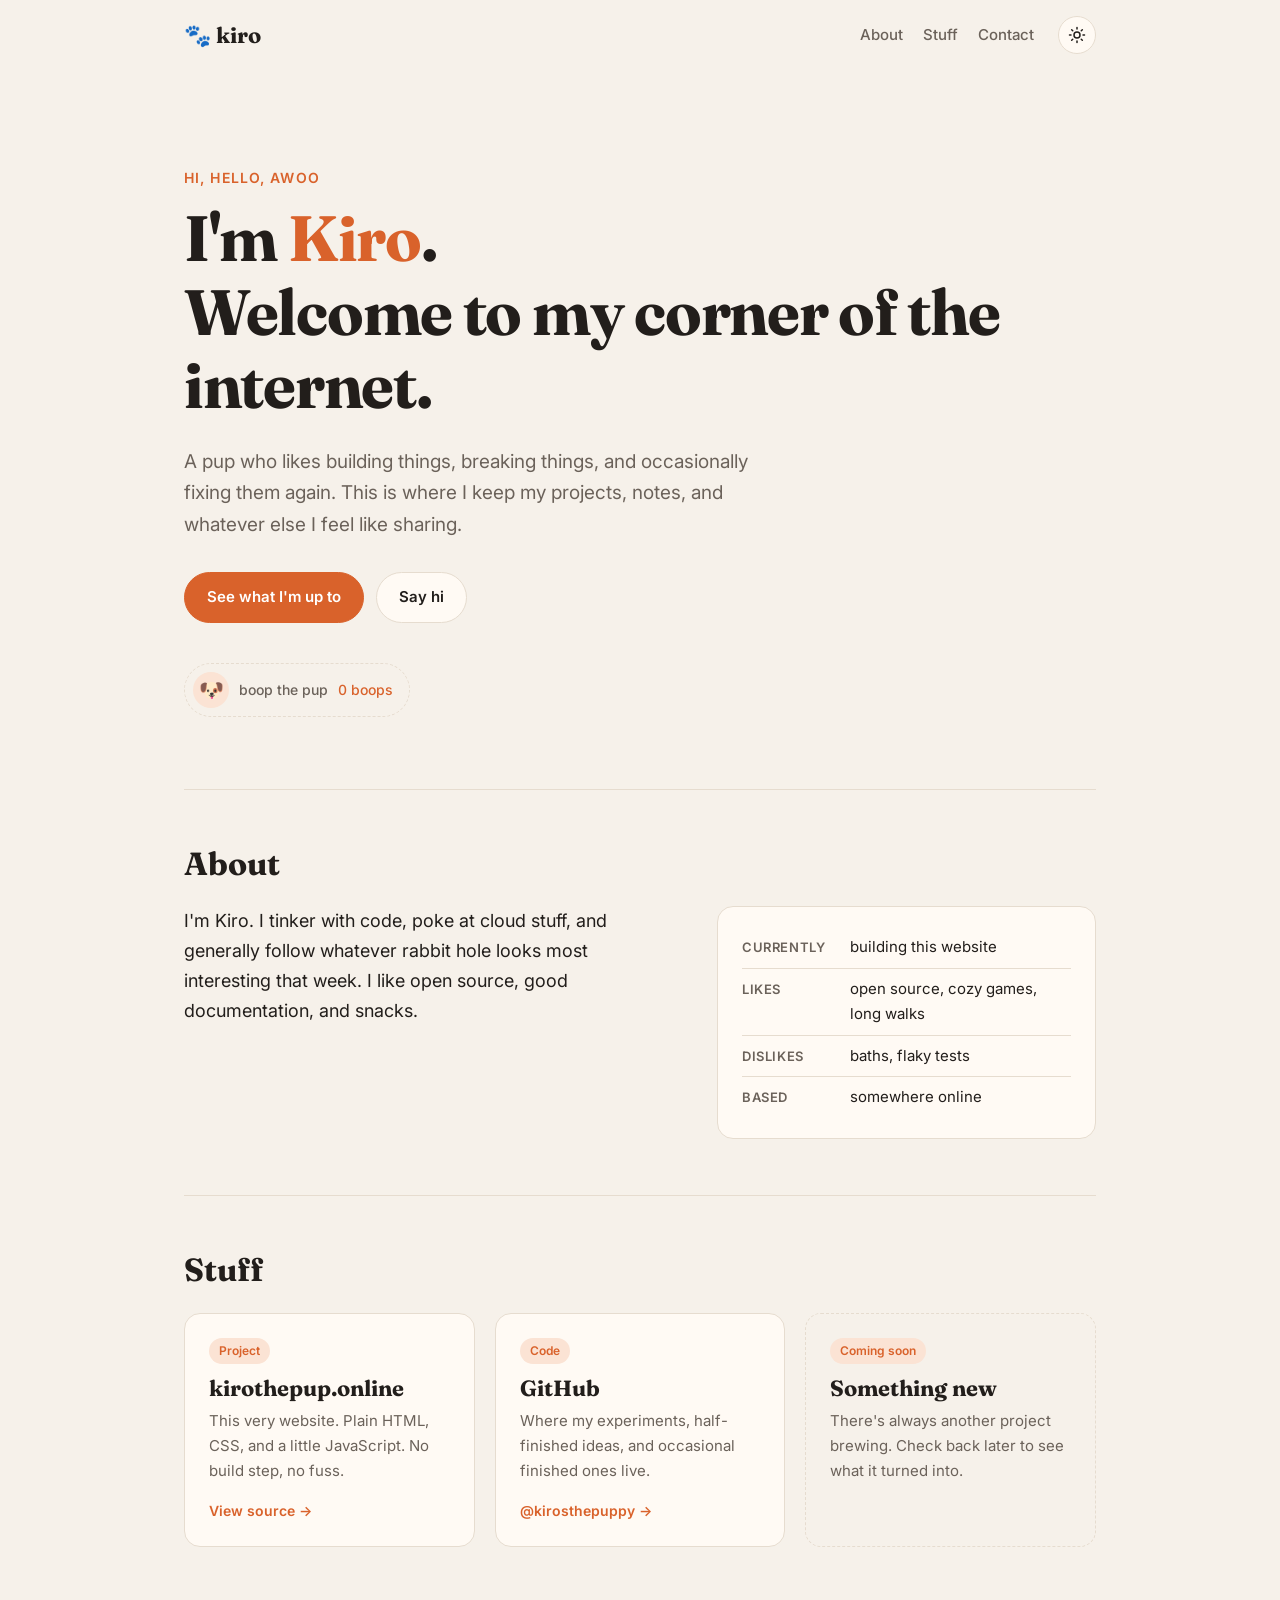
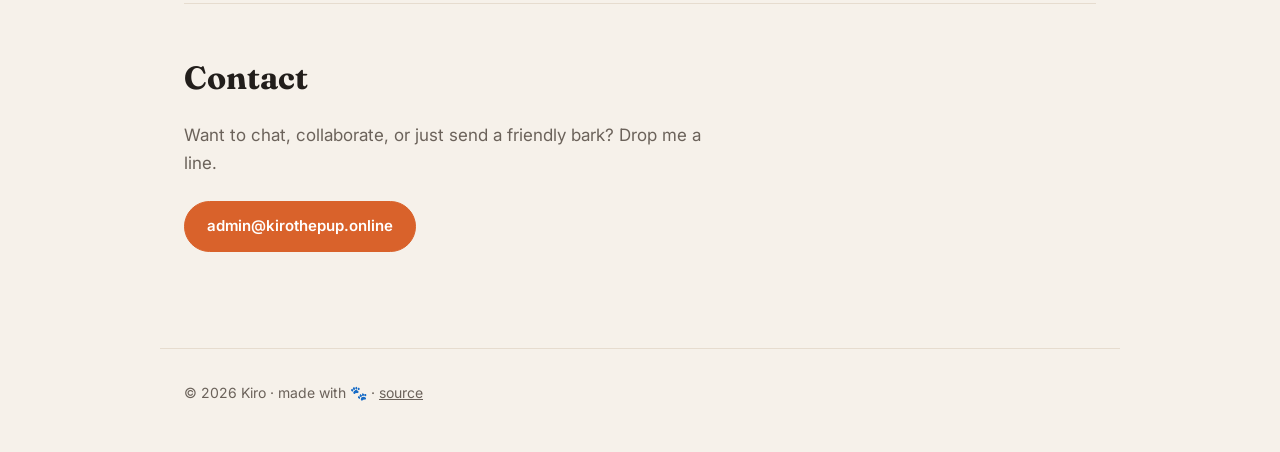
==== index.html @ e4c12e37 "Add personal website Static single-page site with about, projects, and contact sections, light/dark " ====
<!doctype html>
<html lang="en">
<head>
  <meta charset="utf-8">
  <meta name="viewport" content="width=device-width, initial-scale=1">
  <title>Kiro the Pup</title>
  <meta name="description" content="Kiro's little corner of the internet.">
  <meta name="theme-color" content="#f6f1ea" media="(prefers-color-scheme: light)">
  <meta name="theme-color" content="#16141a" media="(prefers-color-scheme: dark)">
  <link rel="icon" href="data:image/svg+xml,<svg xmlns='http://www.w3.org/2000/svg' viewBox='0 0 100 100'><text y='.9em' font-size='90'>🐾</text></svg>">
  <link rel="preconnect" href="https://fonts.googleapis.com">
  <link rel="preconnect" href="https://fonts.gstatic.com" crossorigin>
  <link href="https://fonts.googleapis.com/css2?family=Fraunces:opsz,wght@9..144,500;9..144,700&family=Inter:wght@400;500;600&display=swap" rel="stylesheet">
  <link rel="stylesheet" href="style.css">
  <script>
    try {
      var t = localStorage.getItem('theme');
      if (t) document.documentElement.dataset.theme = t;
    } catch (e) {}
  </script>
</head>
<body>
  <a class="skip" href="#main">Skip to content</a>

  <header class="nav">
    <a class="brand" href="#top" aria-label="Home">
      <span class="brand-paw" aria-hidden="true">🐾</span> kiro
    </a>
    <nav aria-label="Primary">
      <a href="#about">About</a>
      <a href="#stuff">Stuff</a>
      <a href="#contact">Contact</a>
    </nav>
    <button class="theme-toggle" type="button" aria-label="Toggle dark mode">
      <svg class="icon-sun" viewBox="0 0 24 24" aria-hidden="true"><circle cx="12" cy="12" r="4"/><path d="M12 2v2M12 20v2M4.9 4.9l1.4 1.4M17.7 17.7l1.4 1.4M2 12h2M20 12h2M4.9 19.1l1.4-1.4M17.7 6.3l1.4-1.4"/></svg>
      <svg class="icon-moon" viewBox="0 0 24 24" aria-hidden="true"><path d="M21 12.8A9 9 0 1 1 11.2 3a7 7 0 0 0 9.8 9.8z"/></svg>
    </button>
  </header>

  <main id="main">
    <section class="hero" id="top">
      <p class="eyebrow">hi, hello, awoo</p>
      <h1>I'm <span class="accent">Kiro</span>.<br>Welcome to my corner of the internet.</h1>
      <p class="lede">A pup who likes building things, breaking things, and occasionally fixing them again. This is where I keep my projects, notes, and whatever else I feel like sharing.</p>
      <div class="cta">
        <a class="btn btn-primary" href="#stuff">See what I'm up to</a>
        <a class="btn" href="#contact">Say hi</a>
      </div>
      <button class="boop" type="button" aria-live="polite">
        <span class="boop-nose" aria-hidden="true">🐶</span>
        <span class="boop-label">boop the pup</span>
        <span class="boop-count" data-count>0 boops</span>
      </button>
    </section>

    <section id="about" class="section">
      <h2>About</h2>
      <div class="about-grid">
        <p>I'm Kiro. I tinker with code, poke at cloud stuff, and generally follow whatever rabbit hole looks most interesting that week. I like open source, good documentation, and snacks.</p>
        <ul class="facts">
          <li><span>Currently</span> building this website</li>
          <li><span>Likes</span> open source, cozy games, long walks</li>
          <li><span>Dislikes</span> baths, flaky tests</li>
          <li><span>Based</span> somewhere online</li>
        </ul>
      </div>
    </section>

    <section id="stuff" class="section">
      <h2>Stuff</h2>
      <div class="cards">
        <a class="card" href="https://github.com/kirosthepuppy/.online">
          <span class="card-tag">Project</span>
          <h3>kirothepup.online</h3>
          <p>This very website. Plain HTML, CSS, and a little JavaScript. No build step, no fuss.</p>
          <span class="card-link">View source →</span>
        </a>
        <a class="card" href="https://github.com/kirosthepuppy">
          <span class="card-tag">Code</span>
          <h3>GitHub</h3>
          <p>Where my experiments, half-finished ideas, and occasional finished ones live.</p>
          <span class="card-link">@kirosthepuppy →</span>
        </a>
        <div class="card card-soon">
          <span class="card-tag">Coming soon</span>
          <h3>Something new</h3>
          <p>There's always another project brewing. Check back later to see what it turned into.</p>
        </div>
      </div>
    </section>

    <section id="contact" class="section contact">
      <h2>Contact</h2>
      <p>Want to chat, collaborate, or just send a friendly bark? Drop me a line.</p>
      <a class="btn btn-primary" href="mailto:admin@kirothepup.online">admin@kirothepup.online</a>
    </section>
  </main>

  <footer class="footer">
    <p>© <span data-year>2026</span> Kiro · made with 🐾 · <a href="https://github.com/kirosthepuppy/.online">source</a></p>
  </footer>

  <script src="script.js"></script>
</body>
</html>
---- style.css ----
:root {
  --bg: #f6f1ea;
  --surface: #fffaf4;
  --text: #221e1b;
  --muted: #6b625a;
  --border: #e6dccf;
  --accent: #d9622b;
  --accent-soft: #fbe3d4;
  --accent-text: #ffffff;
  --shadow: 0 1px 2px rgb(60 40 20 / 6%), 0 8px 24px rgb(60 40 20 / 6%);
  --radius: 16px;
  --max: 960px;
  --serif: "Fraunces", Georgia, serif;
  --sans: "Inter", system-ui, -apple-system, sans-serif;
  color-scheme: light;
}

@media (prefers-color-scheme: dark) {
  :root:not([data-theme="light"]) {
    --bg: #16141a;
    --surface: #1f1c24;
    --text: #efe9e2;
    --muted: #a59d95;
    --border: #2f2b35;
    --accent: #f08a4b;
    --accent-soft: #3a261b;
    --accent-text: #1a1210;
    --shadow: 0 1px 2px rgb(0 0 0 / 30%), 0 8px 24px rgb(0 0 0 / 25%);
    color-scheme: dark;
  }
}

:root[data-theme="dark"] {
  --bg: #16141a;
  --surface: #1f1c24;
  --text: #efe9e2;
  --muted: #a59d95;
  --border: #2f2b35;
  --accent: #f08a4b;
  --accent-soft: #3a261b;
  --accent-text: #1a1210;
  --shadow: 0 1px 2px rgb(0 0 0 / 30%), 0 8px 24px rgb(0 0 0 / 25%);
  color-scheme: dark;
}

* { box-sizing: border-box; }

html { scroll-behavior: smooth; scroll-padding-top: 80px; }

body {
  margin: 0;
  background: var(--bg);
  color: var(--text);
  font: 400 17px/1.65 var(--sans);
  -webkit-font-smoothing: antialiased;
}

a { color: inherit; }

.skip {
  position: absolute;
  left: -999px;
  top: 8px;
  padding: 8px 12px;
  background: var(--accent);
  color: var(--accent-text);
  border-radius: 8px;
  z-index: 10;
}
.skip:focus { left: 8px; }

:focus-visible { outline: 2px solid var(--accent); outline-offset: 3px; border-radius: 6px; }

/* Nav */
.nav {
  position: sticky;
  top: 0;
  z-index: 5;
  display: flex;
  align-items: center;
  gap: 24px;
  max-width: var(--max);
  margin: 0 auto;
  padding: 16px 24px;
  background: color-mix(in srgb, var(--bg) 85%, transparent);
  backdrop-filter: blur(10px);
}
.brand {
  font: 700 22px var(--serif);
  text-decoration: none;
  margin-right: auto;
}
.brand-paw { display: inline-block; transition: transform .3s; }
.brand:hover .brand-paw { transform: rotate(-20deg); }
.nav nav { display: flex; gap: 20px; }
.nav nav a {
  color: var(--muted);
  text-decoration: none;
  font-weight: 500;
  font-size: 15px;
}
.nav nav a:hover { color: var(--text); }

.theme-toggle {
  display: grid;
  place-items: center;
  width: 38px;
  height: 38px;
  border: 1px solid var(--border);
  border-radius: 50%;
  background: var(--surface);
  color: var(--text);
  cursor: pointer;
}
.theme-toggle svg {
  width: 18px;
  height: 18px;
  fill: none;
  stroke: currentColor;
  stroke-width: 2;
  stroke-linecap: round;
}
.icon-moon { display: none; }
:root[data-theme="dark"] .icon-sun { display: none; }
:root[data-theme="dark"] .icon-moon { display: block; }
@media (prefers-color-scheme: dark) {
  :root:not([data-theme="light"]) .icon-sun { display: none; }
  :root:not([data-theme="light"]) .icon-moon { display: block; }
}

/* Layout */
main { max-width: var(--max); margin: 0 auto; padding: 0 24px; }

.hero { padding: 96px 0 72px; }
.eyebrow {
  margin: 0 0 12px;
  color: var(--accent);
  font-weight: 600;
  font-size: 14px;
  letter-spacing: .08em;
  text-transform: uppercase;
}
h1, h2, h3 { font-family: var(--serif); font-weight: 700; line-height: 1.15; }
h1 {
  margin: 0;
  font-size: clamp(36px, 6vw, 64px);
  letter-spacing: -0.02em;
  text-wrap: balance;
}
.accent { color: var(--accent); }
.lede {
  max-width: 600px;
  margin: 24px 0 32px;
  color: var(--muted);
  font-size: 19px;
}

.cta { display: flex; flex-wrap: wrap; gap: 12px; }
.btn {
  display: inline-block;
  padding: 12px 22px;
  border: 1px solid var(--border);
  border-radius: 999px;
  background: var(--surface);
  font-weight: 600;
  font-size: 15px;
  text-decoration: none;
  transition: transform .15s, box-shadow .15s;
  overflow-wrap: anywhere;
}
.btn:hover { transform: translateY(-2px); box-shadow: var(--shadow); }
.btn-primary { background: var(--accent); border-color: var(--accent); color: var(--accent-text); }

.boop {
  display: inline-flex;
  align-items: center;
  gap: 10px;
  margin-top: 40px;
  padding: 8px 16px 8px 8px;
  border: 1px dashed var(--border);
  border-radius: 999px;
  background: transparent;
  color: var(--muted);
  font: 500 14px var(--sans);
  cursor: pointer;
}
.boop-nose {
  display: grid;
  place-items: center;
  width: 36px;
  height: 36px;
  border-radius: 50%;
  background: var(--accent-soft);
  font-size: 20px;
}
.boop.booped .boop-nose { animation: boop .35s ease; }
.boop-count { color: var(--accent); font-variant-numeric: tabular-nums; }
@keyframes boop {
  0% { transform: scale(1); }
  40% { transform: scale(.8) rotate(-8deg); }
  100% { transform: scale(1); }
}

.section { padding: 56px 0; border-top: 1px solid var(--border); }
h2 { margin: 0 0 24px; font-size: 32px; }

.about-grid {
  display: grid;
  grid-template-columns: 1.3fr 1fr;
  gap: 40px;
  align-items: start;
}
.about-grid > p { margin: 0; font-size: 18px; }
.facts {
  margin: 0;
  padding: 20px 24px;
  list-style: none;
  background: var(--surface);
  border: 1px solid var(--border);
  border-radius: var(--radius);
}
.facts li { display: grid; grid-template-columns: 96px 1fr; gap: 12px; align-items: baseline; padding: 8px 0; border-bottom: 1px solid var(--border); font-size: 15px; }
.facts li:last-child { border-bottom: 0; }
.facts span {
  color: var(--muted);
  font-size: 13px;
  font-weight: 600;
  text-transform: uppercase;
  letter-spacing: .05em;
}

.cards {
  display: grid;
  grid-template-columns: repeat(auto-fill, minmax(260px, 1fr));
  gap: 20px;
}
.card {
  display: flex;
  flex-direction: column;
  padding: 24px;
  background: var(--surface);
  border: 1px solid var(--border);
  border-radius: var(--radius);
  text-decoration: none;
  transition: transform .2s, box-shadow .2s, border-color .2s;
}
a.card:hover { transform: translateY(-4px); box-shadow: var(--shadow); border-color: var(--accent); }
.card h3 { margin: 12px 0 8px; font-size: 22px; }
.card p { margin: 0 0 16px; color: var(--muted); font-size: 15px; flex: 1; }
.card-tag {
  align-self: flex-start;
  padding: 3px 10px;
  border-radius: 999px;
  background: var(--accent-soft);
  color: var(--accent);
  font-size: 12px;
  font-weight: 600;
}
.card-link { color: var(--accent); font-weight: 600; font-size: 14px; }
.card-soon { border-style: dashed; background: transparent; }

.contact p { margin: 0 0 24px; color: var(--muted); max-width: 520px; }

.footer {
  max-width: var(--max);
  margin: 40px auto 0;
  padding: 32px 24px 48px;
  border-top: 1px solid var(--border);
  color: var(--muted);
  font-size: 14px;
}
.footer p { margin: 0; }

@media (max-width: 640px) {
  .nav { gap: 12px; padding: 12px 16px; }
  .nav nav { gap: 14px; }
  .nav nav a { font-size: 14px; }
  main { padding: 0 16px; }
  .hero { padding: 56px 0 48px; }
  .lede { font-size: 17px; }
  .about-grid { grid-template-columns: 1fr; gap: 24px; }
  .footer { padding: 24px 16px 40px; }
}

@media (max-width: 380px) {
  .nav nav { display: none; }
}

@media (prefers-reduced-motion: reduce) {
  html { scroll-behavior: auto; }
  *, *::before, *::after { animation: none !important; transition: none !important; }
}
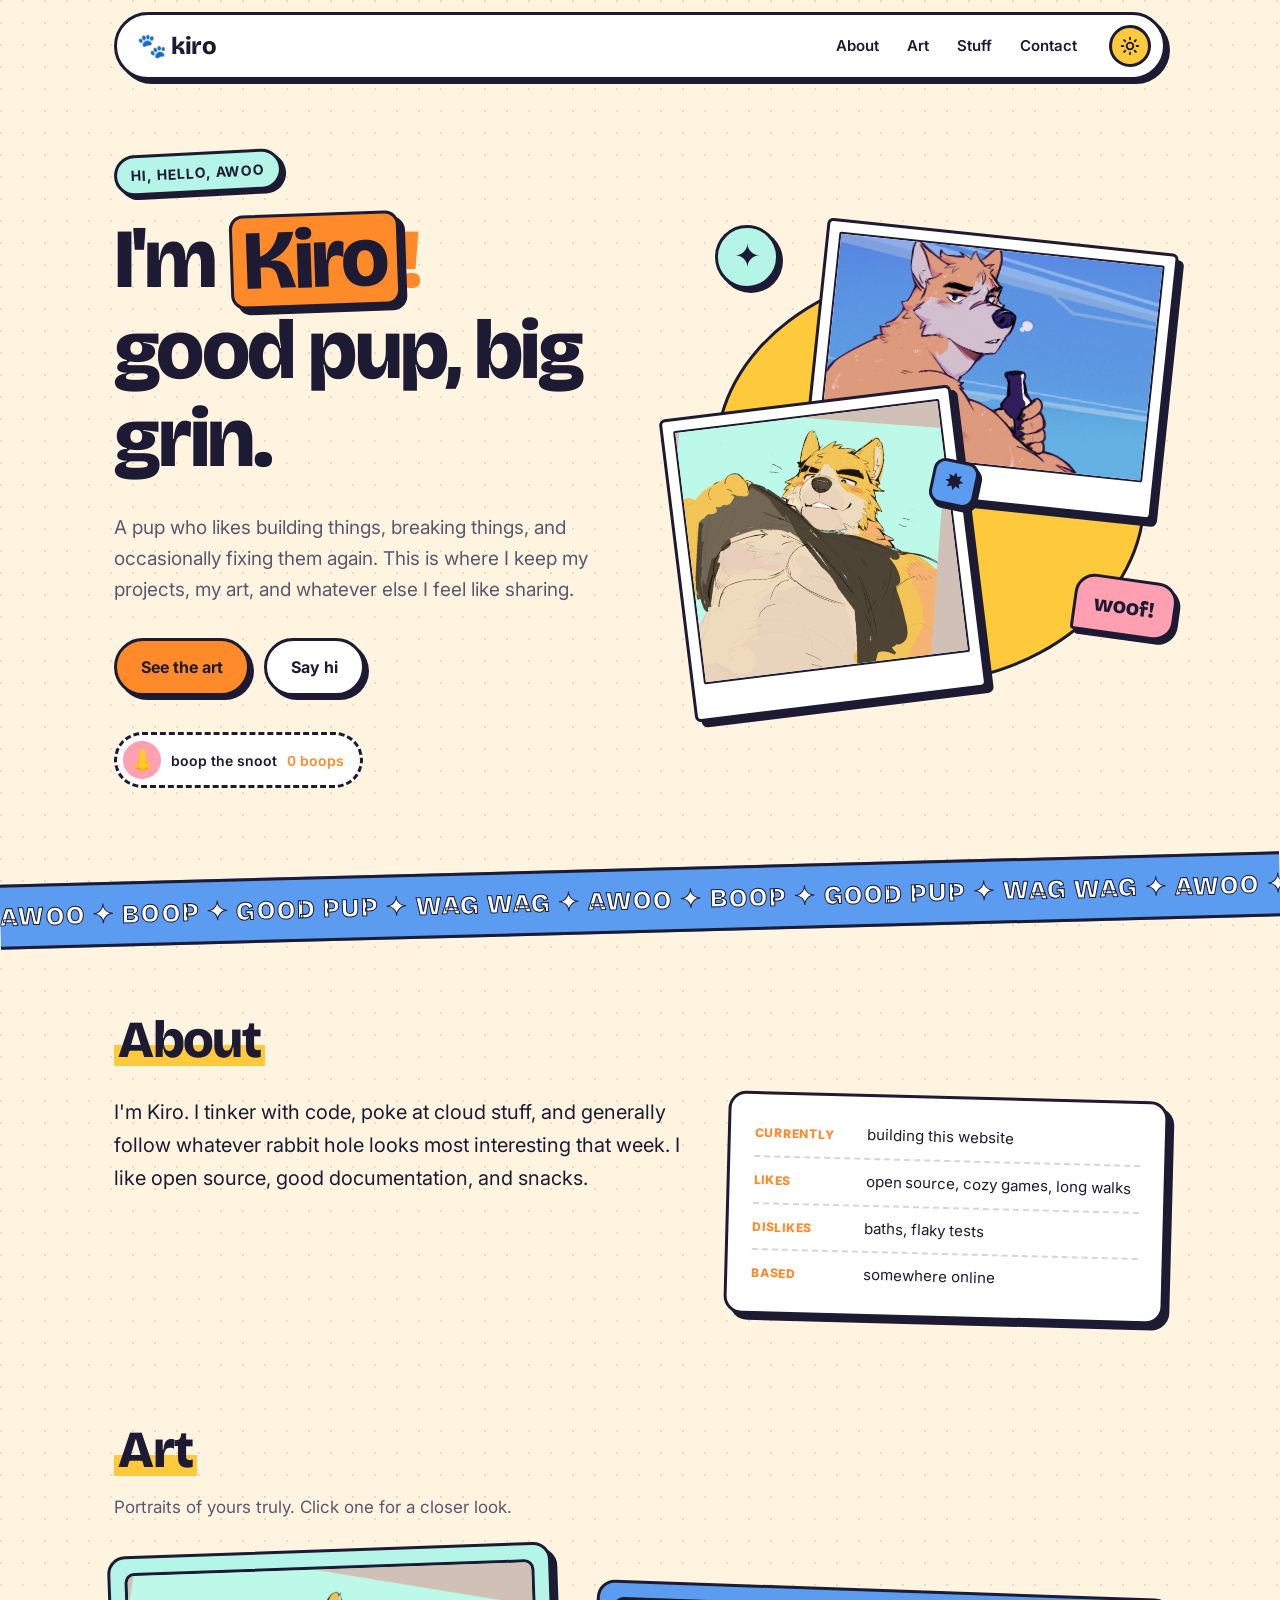
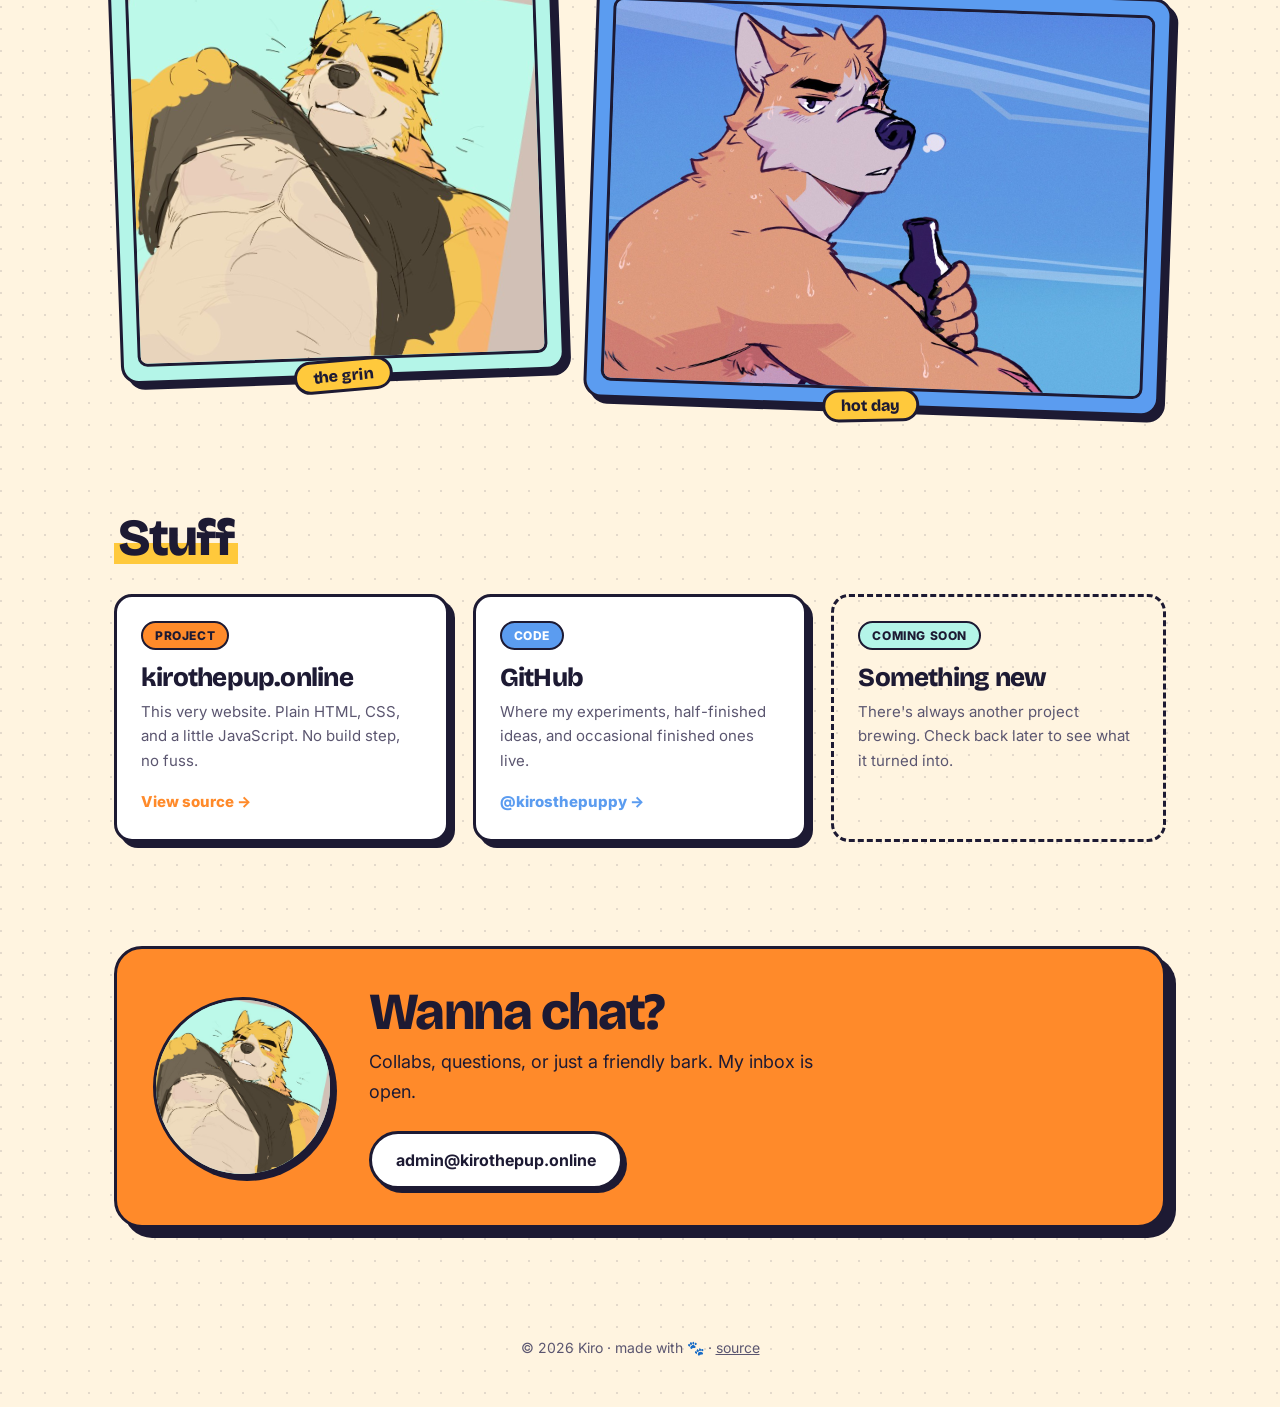
==== commit 21a1191a: "Add Kiro artwork and a bolder, poppier design Hero polaroid collage, art gallery with lightbox, scro" ====
--- a/index.html
+++ b/index.html
@@ -5,12 +5,15 @@
   <meta name="viewport" content="width=device-width, initial-scale=1">
   <title>Kiro the Pup</title>
   <meta name="description" content="Kiro's little corner of the internet.">
-  <meta name="theme-color" content="#f6f1ea" media="(prefers-color-scheme: light)">
-  <meta name="theme-color" content="#16141a" media="(prefers-color-scheme: dark)">
+  <meta property="og:title" content="Kiro the Pup">
+  <meta property="og:description" content="Kiro's little corner of the internet.">
+  <meta property="og:image" content="images/kiro-sky.jpg">
+  <meta name="theme-color" content="#fff4e0" media="(prefers-color-scheme: light)">
+  <meta name="theme-color" content="#15132a" media="(prefers-color-scheme: dark)">
   <link rel="icon" href="data:image/svg+xml,<svg xmlns='http://www.w3.org/2000/svg' viewBox='0 0 100 100'><text y='.9em' font-size='90'>🐾</text></svg>">
   <link rel="preconnect" href="https://fonts.googleapis.com">
   <link rel="preconnect" href="https://fonts.gstatic.com" crossorigin>
-  <link href="https://fonts.googleapis.com/css2?family=Fraunces:opsz,wght@9..144,500;9..144,700&family=Inter:wght@400;500;600&display=swap" rel="stylesheet">
+  <link href="https://fonts.googleapis.com/css2?family=Bricolage+Grotesque:opsz,wght@12..96,600;12..96,800&family=Inter:wght@400;500;600;700&display=swap" rel="stylesheet">
   <link rel="stylesheet" href="style.css">
   <script>
     try {
@@ -28,6 +31,7 @@
     </a>
     <nav aria-label="Primary">
       <a href="#about">About</a>
+      <a href="#art">Art</a>
       <a href="#stuff">Stuff</a>
       <a href="#contact">Contact</a>
     </nav>
@@ -39,22 +43,44 @@
 
   <main id="main">
     <section class="hero" id="top">
-      <p class="eyebrow">hi, hello, awoo</p>
-      <h1>I'm <span class="accent">Kiro</span>.<br>Welcome to my corner of the internet.</h1>
-      <p class="lede">A pup who likes building things, breaking things, and occasionally fixing them again. This is where I keep my projects, notes, and whatever else I feel like sharing.</p>
-      <div class="cta">
-        <a class="btn btn-primary" href="#stuff">See what I'm up to</a>
-        <a class="btn" href="#contact">Say hi</a>
+      <div class="hero-text">
+        <p class="eyebrow"><span>hi, hello, awoo</span></p>
+        <h1>I'm <span class="name">Kiro</span><span class="bang">!</span><br>good pup, big grin.</h1>
+        <p class="lede">A pup who likes building things, breaking things, and occasionally fixing them again. This is where I keep my projects, my art, and whatever else I feel like sharing.</p>
+        <div class="cta">
+          <a class="btn btn-primary" href="#art">See the art</a>
+          <a class="btn" href="#contact">Say hi</a>
+        </div>
+        <button class="boop" type="button" aria-live="polite">
+          <span class="boop-nose" aria-hidden="true">👃</span>
+          <span class="boop-label">boop the snoot</span>
+          <span class="boop-count" data-count>0 boops</span>
+        </button>
       </div>
-      <button class="boop" type="button" aria-live="polite">
-        <span class="boop-nose" aria-hidden="true">🐶</span>
-        <span class="boop-label">boop the pup</span>
-        <span class="boop-count" data-count>0 boops</span>
-      </button>
+
+      <div class="hero-art" aria-hidden="true">
+        <div class="blob"></div>
+        <figure class="polaroid polaroid-back">
+          <img src="images/kiro-sky.jpg" alt="" width="1447" height="1020">
+        </figure>
+        <figure class="polaroid polaroid-front">
+          <img src="images/kiro-grin.jpg" alt="" width="849" height="814">
+        </figure>
+        <span class="sticker sticker-star">✦</span>
+        <span class="sticker sticker-bubble">woof!</span>
+        <span class="sticker sticker-spark">✸</span>
+      </div>
     </section>
 
+    <div class="marquee" aria-hidden="true">
+      <div class="marquee-track">
+        <span>AWOO ✦ BOOP ✦ GOOD PUP ✦ WAG WAG ✦ AWOO ✦ BOOP ✦ GOOD PUP ✦ WAG WAG ✦&nbsp;</span>
+        <span>AWOO ✦ BOOP ✦ GOOD PUP ✦ WAG WAG ✦ AWOO ✦ BOOP ✦ GOOD PUP ✦ WAG WAG ✦&nbsp;</span>
+      </div>
+    </div>
+
     <section id="about" class="section">
-      <h2>About</h2>
+      <h2><span class="h-mark">About</span></h2>
       <div class="about-grid">
         <p>I'm Kiro. I tinker with code, poke at cloud stuff, and generally follow whatever rabbit hole looks most interesting that week. I like open source, good documentation, and snacks.</p>
         <ul class="facts">
@@ -66,22 +92,37 @@
       </div>
     </section>
 
+    <section id="art" class="section">
+      <h2><span class="h-mark">Art</span></h2>
+      <p class="section-sub">Portraits of yours truly. Click one for a closer look.</p>
+      <div class="gallery">
+        <button class="art-card art-mint" type="button" data-full="images/kiro-grin.jpg" data-alt="Illustration of Kiro, a golden dog with bushy eyebrows, grinning at the viewer while tugging up a black shirt.">
+          <img src="images/kiro-grin.jpg" alt="Illustration of Kiro, a golden dog with bushy eyebrows, grinning at the viewer while tugging up a black shirt." width="849" height="814" loading="lazy">
+          <span class="art-label">the grin</span>
+        </button>
+        <button class="art-card art-sky" type="button" data-full="images/kiro-sky.jpg" data-alt="Illustration of Kiro, sweaty in the sun, holding a dark bottle against a bright blue sky.">
+          <img src="images/kiro-sky.jpg" alt="Illustration of Kiro, sweaty in the sun, holding a dark bottle against a bright blue sky." width="1447" height="1020" loading="lazy">
+          <span class="art-label">hot day</span>
+        </button>
+      </div>
+    </section>
+
     <section id="stuff" class="section">
-      <h2>Stuff</h2>
+      <h2><span class="h-mark">Stuff</span></h2>
       <div class="cards">
-        <a class="card" href="https://github.com/kirosthepuppy/.online">
+        <a class="card c-orange" href="https://github.com/kirosthepuppy/.online">
           <span class="card-tag">Project</span>
           <h3>kirothepup.online</h3>
           <p>This very website. Plain HTML, CSS, and a little JavaScript. No build step, no fuss.</p>
           <span class="card-link">View source →</span>
         </a>
-        <a class="card" href="https://github.com/kirosthepuppy">
+        <a class="card c-sky" href="https://github.com/kirosthepuppy">
           <span class="card-tag">Code</span>
           <h3>GitHub</h3>
           <p>Where my experiments, half-finished ideas, and occasional finished ones live.</p>
           <span class="card-link">@kirosthepuppy →</span>
         </a>
-        <div class="card card-soon">
+        <div class="card c-mint card-soon">
           <span class="card-tag">Coming soon</span>
           <h3>Something new</h3>
           <p>There's always another project brewing. Check back later to see what it turned into.</p>
@@ -90,9 +131,14 @@
     </section>
 
     <section id="contact" class="section contact">
-      <h2>Contact</h2>
-      <p>Want to chat, collaborate, or just send a friendly bark? Drop me a line.</p>
-      <a class="btn btn-primary" href="mailto:admin@kirothepup.online">admin@kirothepup.online</a>
+      <div class="contact-box">
+        <img class="contact-peek" src="images/kiro-grin.jpg" alt="" width="849" height="814" loading="lazy">
+        <div>
+          <h2>Wanna chat?</h2>
+          <p>Collabs, questions, or just a friendly bark. My inbox is open.</p>
+          <a class="btn btn-primary" href="mailto:admin@kirothepup.online">admin@kirothepup.online</a>
+        </div>
+      </div>
     </section>
   </main>
 
@@ -100,6 +146,11 @@
     <p>© <span data-year>2026</span> Kiro · made with 🐾 · <a href="https://github.com/kirosthepuppy/.online">source</a></p>
   </footer>
 
+  <dialog class="lightbox" aria-label="Artwork">
+    <form method="dialog"><button class="lightbox-close" aria-label="Close">✕</button></form>
+    <img src="" alt="">
+  </dialog>
+
   <script src="script.js"></script>
 </body>
 </html>
--- a/style.css
+++ b/style.css
@@ -1,123 +1,136 @@
 :root {
-  --bg: #f6f1ea;
-  --surface: #fffaf4;
-  --text: #221e1b;
-  --muted: #6b625a;
-  --border: #e6dccf;
-  --accent: #d9622b;
-  --accent-soft: #fbe3d4;
-  --accent-text: #ffffff;
-  --shadow: 0 1px 2px rgb(60 40 20 / 6%), 0 8px 24px rgb(60 40 20 / 6%);
-  --radius: 16px;
-  --max: 960px;
-  --serif: "Fraunces", Georgia, serif;
+  --bg: #fff4e0;
+  --surface: #ffffff;
+  --text: #1d1a33;
+  --muted: #5b5670;
+  --ink: #1d1a33;
+  --orange: #ff8a2a;
+  --yellow: #ffc93c;
+  --mint: #b4f5e8;
+  --sky: #5b9cf0;
+  --pink: #ff9fb2;
+  --on-accent: #1d1a33;
+  --radius: 18px;
+  --line: 3px;
+  --pop: 6px 6px 0 var(--ink);
+  --pop-sm: 4px 4px 0 var(--ink);
+  --max: 1100px;
+  --display: "Bricolage Grotesque", system-ui, sans-serif;
   --sans: "Inter", system-ui, -apple-system, sans-serif;
   color-scheme: light;
 }
 
 @media (prefers-color-scheme: dark) {
   :root:not([data-theme="light"]) {
-    --bg: #16141a;
-    --surface: #1f1c24;
-    --text: #efe9e2;
-    --muted: #a59d95;
-    --border: #2f2b35;
-    --accent: #f08a4b;
-    --accent-soft: #3a261b;
-    --accent-text: #1a1210;
-    --shadow: 0 1px 2px rgb(0 0 0 / 30%), 0 8px 24px rgb(0 0 0 / 25%);
+    --bg: #15132a;
+    --surface: #221f3d;
+    --text: #fff4e0;
+    --muted: #b9b3d1;
+    --ink: #0a0916;
+    --mint: #6fd9c4;
+    --sky: #5b9cf0;
     color-scheme: dark;
   }
 }
 
 :root[data-theme="dark"] {
-  --bg: #16141a;
-  --surface: #1f1c24;
-  --text: #efe9e2;
-  --muted: #a59d95;
-  --border: #2f2b35;
-  --accent: #f08a4b;
-  --accent-soft: #3a261b;
-  --accent-text: #1a1210;
-  --shadow: 0 1px 2px rgb(0 0 0 / 30%), 0 8px 24px rgb(0 0 0 / 25%);
+  --bg: #15132a;
+  --surface: #221f3d;
+  --text: #fff4e0;
+  --muted: #b9b3d1;
+  --ink: #0a0916;
+  --mint: #6fd9c4;
+  --sky: #5b9cf0;
   color-scheme: dark;
 }
 
 * { box-sizing: border-box; }
 
-html { scroll-behavior: smooth; scroll-padding-top: 80px; }
+html { scroll-behavior: smooth; scroll-padding-top: 90px; overflow-x: clip; }
 
 body {
   margin: 0;
-  background: var(--bg);
+  background:
+    radial-gradient(circle at 1px 1px, color-mix(in srgb, var(--text) 12%, transparent) 1.5px, transparent 0) 0 0 / 22px 22px,
+    var(--bg);
   color: var(--text);
   font: 400 17px/1.65 var(--sans);
   -webkit-font-smoothing: antialiased;
+  overflow-x: hidden;
 }
 
 a { color: inherit; }
+img { display: block; max-width: 100%; height: auto; }
 
 .skip {
   position: absolute;
   left: -999px;
   top: 8px;
   padding: 8px 12px;
-  background: var(--accent);
-  color: var(--accent-text);
-  border-radius: 8px;
-  z-index: 10;
+  background: var(--yellow);
+  color: var(--on-accent);
+  border: var(--line) solid var(--ink);
+  border-radius: 10px;
+  z-index: 20;
 }
 .skip:focus { left: 8px; }
 
-:focus-visible { outline: 2px solid var(--accent); outline-offset: 3px; border-radius: 6px; }
-
-/* Nav */
+:focus-visible { outline: 3px solid var(--sky); outline-offset: 4px; border-radius: 8px; }
+
+/* ---------- Nav ---------- */
 .nav {
   position: sticky;
-  top: 0;
-  z-index: 5;
+  top: 12px;
+  z-index: 10;
   display: flex;
   align-items: center;
-  gap: 24px;
-  max-width: var(--max);
-  margin: 0 auto;
-  padding: 16px 24px;
-  background: color-mix(in srgb, var(--bg) 85%, transparent);
-  backdrop-filter: blur(10px);
+  gap: 20px;
+  max-width: calc(var(--max) - 48px);
+  margin: 12px auto 0;
+  padding: 10px 12px 10px 20px;
+  background: var(--surface);
+  border: var(--line) solid var(--ink);
+  border-radius: 999px;
+  box-shadow: var(--pop-sm);
 }
 .brand {
-  font: 700 22px var(--serif);
+  margin-right: auto;
+  font: 800 24px var(--display);
   text-decoration: none;
-  margin-right: auto;
+  letter-spacing: -0.02em;
 }
 .brand-paw { display: inline-block; transition: transform .3s; }
-.brand:hover .brand-paw { transform: rotate(-20deg); }
-.nav nav { display: flex; gap: 20px; }
+.brand:hover .brand-paw { transform: rotate(-25deg) scale(1.2); }
+.nav nav { display: flex; gap: 4px; }
 .nav nav a {
-  color: var(--muted);
+  padding: 6px 12px;
+  border-radius: 999px;
+  font-weight: 600;
+  font-size: 15px;
   text-decoration: none;
-  font-weight: 500;
-  font-size: 15px;
-}
-.nav nav a:hover { color: var(--text); }
+  transition: background .15s;
+}
+.nav nav a:hover { background: var(--mint); color: var(--on-accent); }
 
 .theme-toggle {
   display: grid;
   place-items: center;
-  width: 38px;
-  height: 38px;
-  border: 1px solid var(--border);
+  width: 42px;
+  height: 42px;
+  border: var(--line) solid var(--ink);
   border-radius: 50%;
-  background: var(--surface);
-  color: var(--text);
+  background: var(--yellow);
+  color: var(--on-accent);
   cursor: pointer;
-}
+  transition: transform .2s;
+}
+.theme-toggle:hover { transform: rotate(20deg); }
 .theme-toggle svg {
-  width: 18px;
-  height: 18px;
+  width: 20px;
+  height: 20px;
   fill: none;
   stroke: currentColor;
-  stroke-width: 2;
+  stroke-width: 2.2;
   stroke-linecap: round;
 }
 .icon-moon { display: none; }
@@ -128,81 +141,222 @@
   :root:not([data-theme="light"]) .icon-moon { display: block; }
 }
 
-/* Layout */
+/* ---------- Layout ---------- */
 main { max-width: var(--max); margin: 0 auto; padding: 0 24px; }
 
-.hero { padding: 96px 0 72px; }
-.eyebrow {
-  margin: 0 0 12px;
-  color: var(--accent);
-  font-weight: 600;
+/* ---------- Hero ---------- */
+.hero {
+  display: grid;
+  grid-template-columns: 1.05fr 1fr;
+  gap: 48px;
+  align-items: center;
+  padding: 72px 0 80px;
+}
+.eyebrow { margin: 0 0 20px; }
+.eyebrow span {
+  display: inline-block;
+  padding: 6px 14px;
+  background: var(--mint);
+  color: var(--on-accent);
+  border: var(--line) solid var(--ink);
+  border-radius: 999px;
+  box-shadow: var(--pop-sm);
+  font-weight: 700;
   font-size: 14px;
-  letter-spacing: .08em;
+  letter-spacing: .06em;
   text-transform: uppercase;
-}
-h1, h2, h3 { font-family: var(--serif); font-weight: 700; line-height: 1.15; }
+  transform: rotate(-3deg);
+}
+h1, h2, h3 { font-family: var(--display); font-weight: 800; line-height: 1.05; letter-spacing: -0.03em; }
 h1 {
   margin: 0;
-  font-size: clamp(36px, 6vw, 64px);
-  letter-spacing: -0.02em;
-  text-wrap: balance;
-}
-.accent { color: var(--accent); }
+  font-size: clamp(44px, 7vw, 84px);
+}
+.name {
+  display: inline-block;
+  padding: 0 .12em;
+  color: var(--on-accent);
+  background: var(--orange);
+  border: var(--line) solid var(--ink);
+  border-radius: 14px;
+  box-shadow: var(--pop);
+  transform: rotate(-2deg);
+}
+.bang { display: inline-block; color: var(--orange); animation: wiggle 2.4s ease-in-out infinite; transform-origin: bottom; }
 .lede {
-  max-width: 600px;
-  margin: 24px 0 32px;
+  max-width: 520px;
+  margin: 28px 0 32px;
   color: var(--muted);
   font-size: 19px;
 }
 
-.cta { display: flex; flex-wrap: wrap; gap: 12px; }
+.cta { display: flex; flex-wrap: wrap; gap: 14px; }
 .btn {
   display: inline-block;
-  padding: 12px 22px;
-  border: 1px solid var(--border);
+  padding: 13px 24px;
+  background: var(--surface);
+  color: var(--text);
+  border: var(--line) solid var(--ink);
   border-radius: 999px;
-  background: var(--surface);
-  font-weight: 600;
-  font-size: 15px;
+  box-shadow: var(--pop-sm);
+  font-weight: 700;
+  font-size: 16px;
   text-decoration: none;
-  transition: transform .15s, box-shadow .15s;
+  transition: transform .12s, box-shadow .12s;
   overflow-wrap: anywhere;
 }
-.btn:hover { transform: translateY(-2px); box-shadow: var(--shadow); }
-.btn-primary { background: var(--accent); border-color: var(--accent); color: var(--accent-text); }
+.btn:hover { transform: translate(-2px, -2px); box-shadow: 6px 6px 0 var(--ink); }
+.btn:active { transform: translate(3px, 3px); box-shadow: 1px 1px 0 var(--ink); }
+.btn-primary { background: var(--orange); color: var(--on-accent); }
 
 .boop {
   display: inline-flex;
   align-items: center;
   gap: 10px;
-  margin-top: 40px;
-  padding: 8px 16px 8px 8px;
-  border: 1px dashed var(--border);
+  margin-top: 36px;
+  padding: 6px 16px 6px 6px;
+  background: var(--surface);
+  color: var(--text);
+  border: var(--line) dashed var(--ink);
   border-radius: 999px;
-  background: transparent;
-  color: var(--muted);
-  font: 500 14px var(--sans);
+  font: 600 14px var(--sans);
   cursor: pointer;
 }
+:root[data-theme="dark"] .boop { border-color: var(--muted); }
+@media (prefers-color-scheme: dark) { :root:not([data-theme="light"]) .boop { border-color: var(--muted); } }
 .boop-nose {
   display: grid;
   place-items: center;
-  width: 36px;
-  height: 36px;
+  width: 38px;
+  height: 38px;
   border-radius: 50%;
-  background: var(--accent-soft);
+  background: var(--pink);
   font-size: 20px;
 }
 .boop.booped .boop-nose { animation: boop .35s ease; }
-.boop-count { color: var(--accent); font-variant-numeric: tabular-nums; }
-@keyframes boop {
-  0% { transform: scale(1); }
-  40% { transform: scale(.8) rotate(-8deg); }
-  100% { transform: scale(1); }
-}
-
-.section { padding: 56px 0; border-top: 1px solid var(--border); }
-h2 { margin: 0 0 24px; font-size: 32px; }
+.boop-count { color: var(--orange); font-variant-numeric: tabular-nums; }
+
+/* Hero art collage */
+.hero-art {
+  position: relative;
+  aspect-ratio: 1 / 1;
+  max-width: 520px;
+  width: 100%;
+  justify-self: center;
+}
+.blob {
+  position: absolute;
+  inset: 8% 4% 6% 8%;
+  background: var(--yellow);
+  border: var(--line) solid var(--ink);
+  border-radius: 58% 42% 55% 45% / 45% 55% 45% 55%;
+  animation: morph 12s ease-in-out infinite;
+}
+.polaroid {
+  position: absolute;
+  margin: 0;
+  padding: 10px 10px 34px;
+  background: #fff;
+  border: var(--line) solid var(--ink);
+  border-radius: 6px;
+  box-shadow: var(--pop);
+  transition: transform .3s cubic-bezier(.3, 1.6, .5, 1);
+}
+.polaroid img { border: 2px solid var(--ink); border-radius: 2px; object-fit: cover; width: 100%; height: 100%; }
+.polaroid-back {
+  top: 2%;
+  right: 0;
+  width: 72%;
+  aspect-ratio: 1447 / 1100;
+  transform: rotate(6deg);
+}
+.polaroid-front {
+  bottom: 2%;
+  left: 0;
+  width: 60%;
+  aspect-ratio: 849 / 880;
+  transform: rotate(-7deg);
+}
+.hero-art:hover .polaroid-back { transform: rotate(9deg) translate(8px, -8px); }
+.hero-art:hover .polaroid-front { transform: rotate(-10deg) translate(-8px, 8px); }
+
+.sticker {
+  position: absolute;
+  display: grid;
+  place-items: center;
+  border: var(--line) solid var(--ink);
+  box-shadow: var(--pop-sm);
+  color: var(--on-accent);
+  font-family: var(--display);
+  font-weight: 800;
+  z-index: 2;
+}
+.sticker-star {
+  top: 0;
+  left: 8%;
+  width: 64px;
+  height: 64px;
+  border-radius: 50%;
+  background: var(--mint);
+  font-size: 32px;
+  animation: spin 10s linear infinite;
+}
+.sticker-bubble {
+  right: -2%;
+  bottom: 16%;
+  padding: 8px 18px;
+  border-radius: 20px 20px 20px 4px;
+  background: var(--pink);
+  font-size: 22px;
+  transform: rotate(8deg);
+  animation: bob 3s ease-in-out infinite;
+}
+.sticker-spark {
+  top: 48%;
+  left: 52%;
+  width: 46px;
+  height: 46px;
+  border-radius: 12px;
+  background: var(--sky);
+  font-size: 24px;
+  transform: rotate(12deg);
+}
+
+/* ---------- Marquee ---------- */
+.marquee {
+  width: 100vw;
+  margin-left: calc(50% - 50vw);
+  padding: 14px 0;
+  background: var(--sky);
+  border-block: var(--line) solid var(--ink);
+  color: #fff;
+  overflow: hidden;
+  transform: rotate(-1.5deg);
+}
+.marquee-track {
+  display: flex;
+  width: max-content;
+  animation: scroll 28s linear infinite;
+}
+.marquee span {
+  font: 800 26px var(--display);
+  letter-spacing: .04em;
+  white-space: nowrap;
+  -webkit-text-stroke: 1px var(--ink);
+}
+
+/* ---------- Sections ---------- */
+.section { padding: 80px 0 24px; }
+h2 { margin: 0 0 28px; font-size: clamp(36px, 5vw, 52px); }
+.h-mark {
+  background: linear-gradient(transparent 58%, var(--yellow) 58%, var(--yellow) 92%, transparent 92%);
+  padding: 0 .08em;
+}
+:root[data-theme="dark"] .h-mark { background: linear-gradient(transparent 58%, color-mix(in srgb, var(--orange) 70%, transparent) 58%, color-mix(in srgb, var(--orange) 70%, transparent) 92%, transparent 92%); }
+@media (prefers-color-scheme: dark) {
+  :root:not([data-theme="light"]) .h-mark { background: linear-gradient(transparent 58%, color-mix(in srgb, var(--orange) 70%, transparent) 58%, color-mix(in srgb, var(--orange) 70%, transparent) 92%, transparent 92%); }
+}
+.section-sub { margin: -12px 0 28px; color: var(--muted); }
 
 .about-grid {
   display: grid;
@@ -210,80 +364,240 @@
   gap: 40px;
   align-items: start;
 }
-.about-grid > p { margin: 0; font-size: 18px; }
+.about-grid > p { margin: 0; font-size: 20px; }
 .facts {
   margin: 0;
-  padding: 20px 24px;
+  padding: 16px 24px;
   list-style: none;
   background: var(--surface);
-  border: 1px solid var(--border);
+  border: var(--line) solid var(--ink);
   border-radius: var(--radius);
-}
-.facts li { display: grid; grid-template-columns: 96px 1fr; gap: 12px; align-items: baseline; padding: 8px 0; border-bottom: 1px solid var(--border); font-size: 15px; }
+  box-shadow: var(--pop);
+  transform: rotate(1.5deg);
+}
+.facts li {
+  display: grid;
+  grid-template-columns: 100px 1fr;
+  gap: 12px;
+  align-items: baseline;
+  padding: 10px 0;
+  border-bottom: 2px dashed color-mix(in srgb, var(--text) 18%, transparent);
+  font-size: 15px;
+}
 .facts li:last-child { border-bottom: 0; }
 .facts span {
-  color: var(--muted);
-  font-size: 13px;
-  font-weight: 600;
+  color: var(--orange);
+  font-size: 12px;
+  font-weight: 800;
   text-transform: uppercase;
-  letter-spacing: .05em;
-}
-
+  letter-spacing: .06em;
+}
+
+/* Gallery */
+.gallery {
+  display: grid;
+  grid-template-columns: 849fr 1100fr;
+  gap: 32px;
+  align-items: start;
+}
+.art-card {
+  position: relative;
+  display: block;
+  padding: 14px;
+  border: var(--line) solid var(--ink);
+  border-radius: var(--radius);
+  box-shadow: var(--pop);
+  cursor: zoom-in;
+  font: inherit;
+  transition: transform .25s cubic-bezier(.3, 1.6, .5, 1), box-shadow .2s;
+}
+.art-card img { width: 100%; border: var(--line) solid var(--ink); border-radius: 10px; }
+.art-mint { background: var(--mint); transform: rotate(-2deg); }
+.art-sky { background: var(--sky); transform: rotate(2deg); margin-top: 40px; }
+.art-card:hover { transform: rotate(0) scale(1.03); box-shadow: 10px 10px 0 var(--ink); }
+.art-label {
+  position: absolute;
+  left: 50%;
+  bottom: -18px;
+  padding: 4px 16px;
+  background: var(--yellow);
+  color: var(--on-accent);
+  border: var(--line) solid var(--ink);
+  border-radius: 999px;
+  font: 800 16px var(--display);
+  white-space: nowrap;
+  transform: translateX(-50%) rotate(-3deg);
+}
+
+/* Cards */
 .cards {
   display: grid;
   grid-template-columns: repeat(auto-fill, minmax(260px, 1fr));
-  gap: 20px;
+  gap: 24px;
 }
 .card {
   display: flex;
   flex-direction: column;
   padding: 24px;
   background: var(--surface);
-  border: 1px solid var(--border);
+  border: var(--line) solid var(--ink);
   border-radius: var(--radius);
+  box-shadow: var(--pop);
   text-decoration: none;
-  transition: transform .2s, box-shadow .2s, border-color .2s;
-}
-a.card:hover { transform: translateY(-4px); box-shadow: var(--shadow); border-color: var(--accent); }
-.card h3 { margin: 12px 0 8px; font-size: 22px; }
+  transition: transform .15s, box-shadow .15s;
+}
+a.card:hover { transform: translate(-3px, -3px); box-shadow: 9px 9px 0 var(--ink); }
+a.card:active { transform: translate(3px, 3px); box-shadow: 2px 2px 0 var(--ink); }
+.card h3 { margin: 14px 0 8px; font-size: 26px; }
 .card p { margin: 0 0 16px; color: var(--muted); font-size: 15px; flex: 1; }
 .card-tag {
   align-self: flex-start;
-  padding: 3px 10px;
+  padding: 3px 12px;
+  color: var(--on-accent);
+  border: 2px solid var(--ink);
   border-radius: 999px;
-  background: var(--accent-soft);
-  color: var(--accent);
   font-size: 12px;
-  font-weight: 600;
-}
-.card-link { color: var(--accent); font-weight: 600; font-size: 14px; }
-.card-soon { border-style: dashed; background: transparent; }
-
-.contact p { margin: 0 0 24px; color: var(--muted); max-width: 520px; }
+  font-weight: 800;
+  text-transform: uppercase;
+  letter-spacing: .05em;
+}
+.c-orange .card-tag { background: var(--orange); }
+.c-sky .card-tag { background: var(--sky); color: #fff; }
+.c-mint .card-tag { background: var(--mint); }
+.card-link { font-weight: 800; font-size: 15px; }
+.c-orange .card-link { color: var(--orange); }
+.c-sky .card-link { color: var(--sky); }
+.card-soon { border-style: dashed; box-shadow: none; background: transparent; }
+
+/* Contact */
+.contact { padding-bottom: 40px; }
+.contact-box {
+  display: grid;
+  grid-template-columns: 180px 1fr;
+  gap: 36px;
+  align-items: center;
+  padding: 36px;
+  background: var(--orange);
+  color: var(--on-accent);
+  border: var(--line) solid var(--ink);
+  border-radius: 28px;
+  box-shadow: 10px 10px 0 var(--ink);
+}
+.contact-box h2 { margin: 0 0 8px; }
+.contact-box p { margin: 0 0 24px; font-size: 18px; max-width: 480px; }
+.contact-box .btn { background: var(--surface); color: var(--text); }
+.contact-peek {
+  width: 180px;
+  height: 180px;
+  object-fit: cover;
+  object-position: 60% 5%;
+  border: var(--line) solid var(--ink);
+  border-radius: 50%;
+  background: var(--mint);
+  box-shadow: var(--pop-sm);
+  animation: bob 3.5s ease-in-out infinite;
+}
 
 .footer {
   max-width: var(--max);
   margin: 40px auto 0;
-  padding: 32px 24px 48px;
-  border-top: 1px solid var(--border);
+  padding: 28px 24px 48px;
   color: var(--muted);
   font-size: 14px;
+  text-align: center;
 }
 .footer p { margin: 0; }
 
+/* Lightbox */
+.lightbox {
+  max-width: min(92vw, 1100px);
+  max-height: 92vh;
+  padding: 12px;
+  background: var(--surface);
+  border: var(--line) solid var(--ink);
+  border-radius: var(--radius);
+  box-shadow: 10px 10px 0 var(--ink);
+  overflow: visible;
+}
+.lightbox::backdrop { background: rgb(21 19 42 / 75%); backdrop-filter: blur(4px); }
+.lightbox img { max-height: calc(92vh - 24px); width: auto; border-radius: 10px; }
+.lightbox form { position: absolute; top: -18px; right: -18px; margin: 0; }
+.lightbox-close {
+  width: 44px;
+  height: 44px;
+  border: var(--line) solid var(--ink);
+  border-radius: 50%;
+  background: var(--yellow);
+  color: var(--on-accent);
+  font-size: 18px;
+  font-weight: 800;
+  cursor: pointer;
+}
+
+/* 404 */
+.notfound { display: grid; justify-items: center; padding: 64px 16px; text-align: center; }
+.notfound img {
+  width: 200px;
+  height: 200px;
+  margin-top: 32px;
+  object-fit: cover;
+  object-position: 60% 5%;
+  border: var(--line) solid var(--ink);
+  border-radius: 50%;
+  box-shadow: var(--pop);
+}
+
+/* ---------- Animations ---------- */
+@keyframes boop {
+  0% { transform: scale(1); }
+  40% { transform: scale(.75) rotate(-10deg); }
+  100% { transform: scale(1); }
+}
+@keyframes wiggle {
+  0%, 70%, 100% { transform: rotate(0); }
+  78% { transform: rotate(14deg); }
+  86% { transform: rotate(-10deg); }
+  94% { transform: rotate(6deg); }
+}
+@keyframes morph {
+  0%, 100% { border-radius: 58% 42% 55% 45% / 45% 55% 45% 55%; }
+  50% { border-radius: 42% 58% 45% 55% / 55% 45% 55% 45%; }
+}
+@keyframes spin { to { transform: rotate(360deg); } }
+@keyframes bob {
+  0%, 100% { translate: 0 0; }
+  50% { translate: 0 -8px; }
+}
+@keyframes scroll { to { transform: translateX(-50%); } }
+
+/* ---------- Responsive ---------- */
+@media (max-width: 860px) {
+  .hero { grid-template-columns: 1fr; gap: 56px; padding: 48px 0 64px; }
+  .hero-art { max-width: 440px; }
+  .about-grid { grid-template-columns: 1fr; gap: 32px; }
+  .gallery { grid-template-columns: 1fr; gap: 48px; }
+  .art-sky { margin-top: 0; }
+}
+
 @media (max-width: 640px) {
-  .nav { gap: 12px; padding: 12px 16px; }
-  .nav nav { gap: 14px; }
-  .nav nav a { font-size: 14px; }
+  .nav { gap: 8px; margin: 8px 12px 0; padding: 6px 6px 6px 16px; top: 8px; }
+  .nav nav a { padding: 6px 8px; font-size: 14px; }
+  .brand { font-size: 20px; }
+  .theme-toggle { width: 38px; height: 38px; }
   main { padding: 0 16px; }
-  .hero { padding: 56px 0 48px; }
   .lede { font-size: 17px; }
-  .about-grid { grid-template-columns: 1fr; gap: 24px; }
+  .about-grid > p { font-size: 18px; }
+  .marquee span { font-size: 20px; }
+  .section { padding-top: 64px; }
+  .sticker-star { width: 50px; height: 50px; font-size: 24px; }
+  .sticker-bubble { font-size: 18px; right: 0; }
+  .contact-box { grid-template-columns: 1fr; padding: 28px 22px; gap: 20px; box-shadow: 6px 6px 0 var(--ink); }
+  .contact-peek { width: 120px; height: 120px; }
   .footer { padding: 24px 16px 40px; }
 }
 
-@media (max-width: 380px) {
-  .nav nav { display: none; }
+@media (max-width: 420px) {
+  .nav nav a[href="#about"] { display: none; }
 }
 
 @media (prefers-reduced-motion: reduce) {
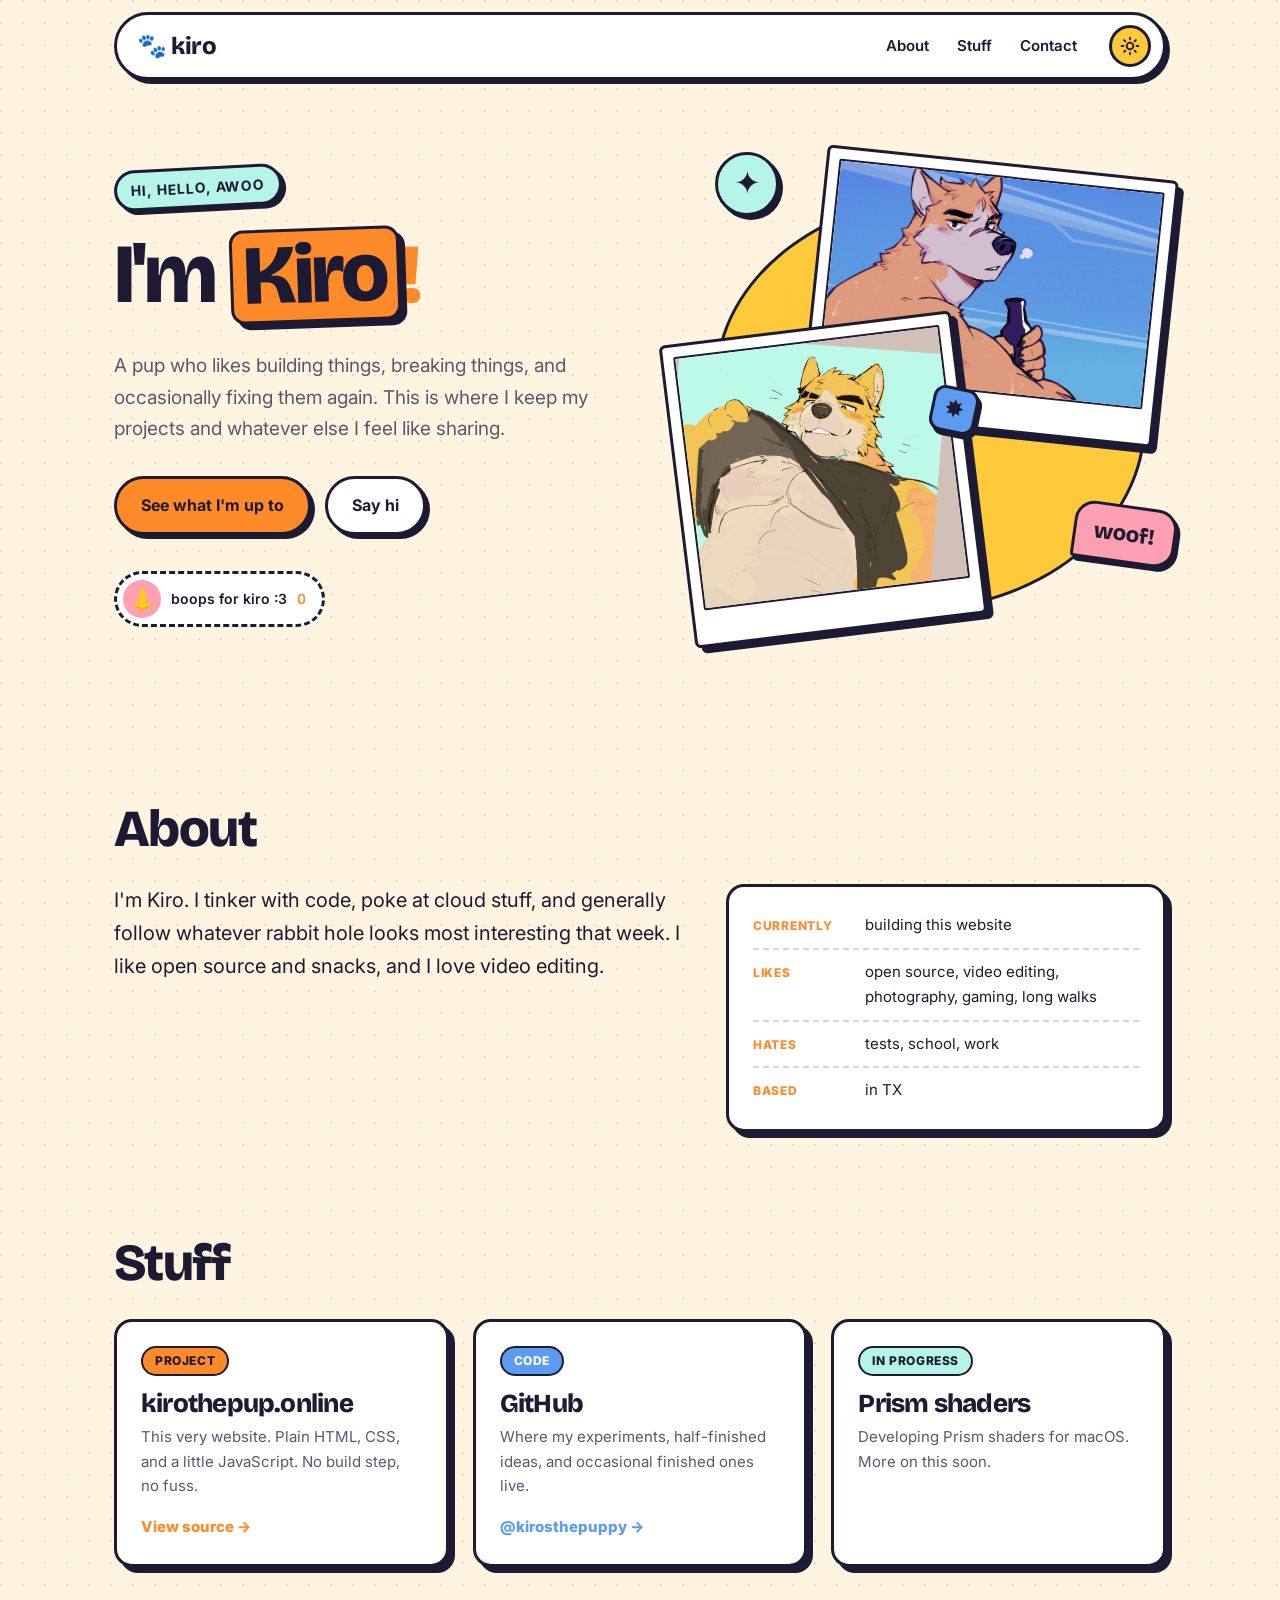
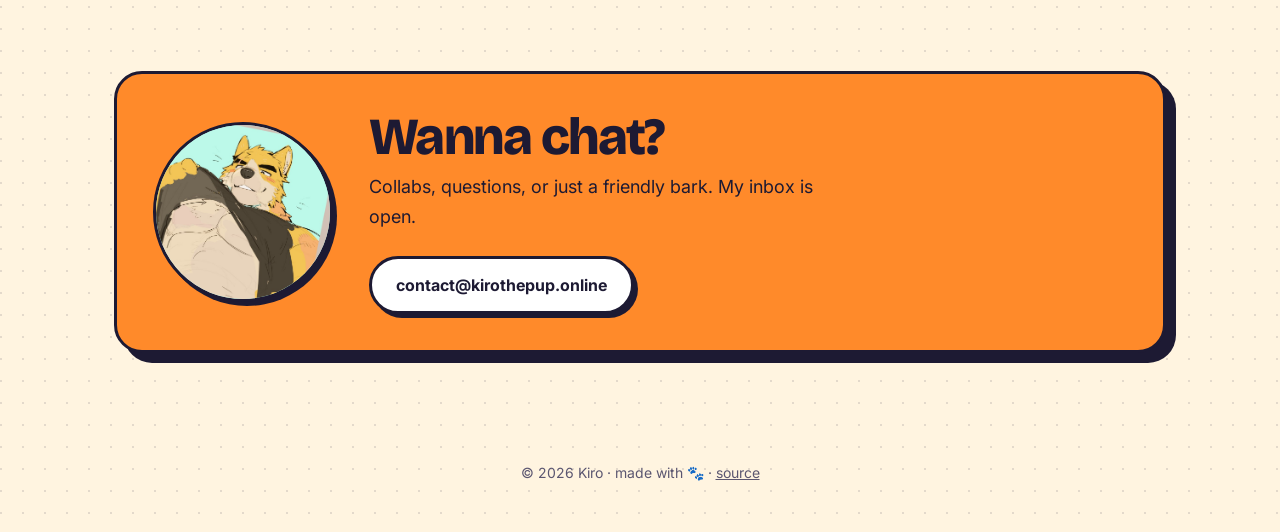
==== commit 6347bde3: "Update content and trim sections Remove the art gallery, marquee, tagline, and heading highlights. U" ====
--- a/index.html
+++ b/index.html
@@ -31,7 +31,6 @@
     </a>
     <nav aria-label="Primary">
       <a href="#about">About</a>
-      <a href="#art">Art</a>
       <a href="#stuff">Stuff</a>
       <a href="#contact">Contact</a>
     </nav>
@@ -45,16 +44,16 @@
     <section class="hero" id="top">
       <div class="hero-text">
         <p class="eyebrow"><span>hi, hello, awoo</span></p>
-        <h1>I'm <span class="name">Kiro</span><span class="bang">!</span><br>good pup, big grin.</h1>
-        <p class="lede">A pup who likes building things, breaking things, and occasionally fixing them again. This is where I keep my projects, my art, and whatever else I feel like sharing.</p>
+        <h1>I'm <span class="name">Kiro</span><span class="bang">!</span></h1>
+        <p class="lede">A pup who likes building things, breaking things, and occasionally fixing them again. This is where I keep my projects and whatever else I feel like sharing.</p>
         <div class="cta">
-          <a class="btn btn-primary" href="#art">See the art</a>
+          <a class="btn btn-primary" href="#stuff">See what I'm up to</a>
           <a class="btn" href="#contact">Say hi</a>
         </div>
         <button class="boop" type="button" aria-live="polite">
           <span class="boop-nose" aria-hidden="true">👃</span>
-          <span class="boop-label">boop the snoot</span>
-          <span class="boop-count" data-count>0 boops</span>
+          <span class="boop-label">boops for kiro :3</span>
+          <span class="boop-count" data-count>0</span>
         </button>
       </div>
 
@@ -72,43 +71,23 @@
       </div>
     </section>
 
-    <div class="marquee" aria-hidden="true">
-      <div class="marquee-track">
-        <span>AWOO ✦ BOOP ✦ GOOD PUP ✦ WAG WAG ✦ AWOO ✦ BOOP ✦ GOOD PUP ✦ WAG WAG ✦&nbsp;</span>
-        <span>AWOO ✦ BOOP ✦ GOOD PUP ✦ WAG WAG ✦ AWOO ✦ BOOP ✦ GOOD PUP ✦ WAG WAG ✦&nbsp;</span>
-      </div>
-    </div>
 
     <section id="about" class="section">
-      <h2><span class="h-mark">About</span></h2>
+      <h2>About</h2>
       <div class="about-grid">
-        <p>I'm Kiro. I tinker with code, poke at cloud stuff, and generally follow whatever rabbit hole looks most interesting that week. I like open source, good documentation, and snacks.</p>
+        <p>I'm Kiro. I tinker with code, poke at cloud stuff, and generally follow whatever rabbit hole looks most interesting that week. I like open source and snacks, and I love video editing.</p>
         <ul class="facts">
           <li><span>Currently</span> building this website</li>
-          <li><span>Likes</span> open source, cozy games, long walks</li>
-          <li><span>Dislikes</span> baths, flaky tests</li>
-          <li><span>Based</span> somewhere online</li>
+          <li><span>Likes</span> open source, video editing, photography, gaming, long walks</li>
+          <li><span>Hates</span> tests, school, work</li>
+          <li><span>Based</span> in TX</li>
         </ul>
       </div>
     </section>
 
-    <section id="art" class="section">
-      <h2><span class="h-mark">Art</span></h2>
-      <p class="section-sub">Portraits of yours truly. Click one for a closer look.</p>
-      <div class="gallery">
-        <button class="art-card art-mint" type="button" data-full="images/kiro-grin.jpg" data-alt="Illustration of Kiro, a golden dog with bushy eyebrows, grinning at the viewer while tugging up a black shirt.">
-          <img src="images/kiro-grin.jpg" alt="Illustration of Kiro, a golden dog with bushy eyebrows, grinning at the viewer while tugging up a black shirt." width="849" height="814" loading="lazy">
-          <span class="art-label">the grin</span>
-        </button>
-        <button class="art-card art-sky" type="button" data-full="images/kiro-sky.jpg" data-alt="Illustration of Kiro, sweaty in the sun, holding a dark bottle against a bright blue sky.">
-          <img src="images/kiro-sky.jpg" alt="Illustration of Kiro, sweaty in the sun, holding a dark bottle against a bright blue sky." width="1447" height="1020" loading="lazy">
-          <span class="art-label">hot day</span>
-        </button>
-      </div>
-    </section>
 
     <section id="stuff" class="section">
-      <h2><span class="h-mark">Stuff</span></h2>
+      <h2>Stuff</h2>
       <div class="cards">
         <a class="card c-orange" href="https://github.com/kirosthepuppy/.online">
           <span class="card-tag">Project</span>
@@ -122,10 +101,10 @@
           <p>Where my experiments, half-finished ideas, and occasional finished ones live.</p>
           <span class="card-link">@kirosthepuppy →</span>
         </a>
-        <div class="card c-mint card-soon">
-          <span class="card-tag">Coming soon</span>
-          <h3>Something new</h3>
-          <p>There's always another project brewing. Check back later to see what it turned into.</p>
+        <div class="card c-mint">
+          <span class="card-tag">In progress</span>
+          <h3>Prism shaders</h3>
+          <p>Developing Prism shaders for macOS. More on this soon.</p>
         </div>
       </div>
     </section>
@@ -136,7 +115,7 @@
         <div>
           <h2>Wanna chat?</h2>
           <p>Collabs, questions, or just a friendly bark. My inbox is open.</p>
-          <a class="btn btn-primary" href="mailto:admin@kirothepup.online">admin@kirothepup.online</a>
+          <a class="btn btn-primary" href="mailto:contact@kirothepup.online">contact@kirothepup.online</a>
         </div>
       </div>
     </section>
@@ -146,10 +125,6 @@
     <p>© <span data-year>2026</span> Kiro · made with 🐾 · <a href="https://github.com/kirosthepuppy/.online">source</a></p>
   </footer>
 
-  <dialog class="lightbox" aria-label="Artwork">
-    <form method="dialog"><button class="lightbox-close" aria-label="Close">✕</button></form>
-    <img src="" alt="">
-  </dialog>
 
   <script src="script.js"></script>
 </body>
--- a/style.css
+++ b/style.css
@@ -322,42 +322,9 @@
   transform: rotate(12deg);
 }
 
-/* ---------- Marquee ---------- */
-.marquee {
-  width: 100vw;
-  margin-left: calc(50% - 50vw);
-  padding: 14px 0;
-  background: var(--sky);
-  border-block: var(--line) solid var(--ink);
-  color: #fff;
-  overflow: hidden;
-  transform: rotate(-1.5deg);
-}
-.marquee-track {
-  display: flex;
-  width: max-content;
-  animation: scroll 28s linear infinite;
-}
-.marquee span {
-  font: 800 26px var(--display);
-  letter-spacing: .04em;
-  white-space: nowrap;
-  -webkit-text-stroke: 1px var(--ink);
-}
-
 /* ---------- Sections ---------- */
 .section { padding: 80px 0 24px; }
 h2 { margin: 0 0 28px; font-size: clamp(36px, 5vw, 52px); }
-.h-mark {
-  background: linear-gradient(transparent 58%, var(--yellow) 58%, var(--yellow) 92%, transparent 92%);
-  padding: 0 .08em;
-}
-:root[data-theme="dark"] .h-mark { background: linear-gradient(transparent 58%, color-mix(in srgb, var(--orange) 70%, transparent) 58%, color-mix(in srgb, var(--orange) 70%, transparent) 92%, transparent 92%); }
-@media (prefers-color-scheme: dark) {
-  :root:not([data-theme="light"]) .h-mark { background: linear-gradient(transparent 58%, color-mix(in srgb, var(--orange) 70%, transparent) 58%, color-mix(in srgb, var(--orange) 70%, transparent) 92%, transparent 92%); }
-}
-.section-sub { margin: -12px 0 28px; color: var(--muted); }
-
 .about-grid {
   display: grid;
   grid-template-columns: 1.3fr 1fr;
@@ -373,7 +340,6 @@
   border: var(--line) solid var(--ink);
   border-radius: var(--radius);
   box-shadow: var(--pop);
-  transform: rotate(1.5deg);
 }
 .facts li {
   display: grid;
@@ -391,42 +357,6 @@
   font-weight: 800;
   text-transform: uppercase;
   letter-spacing: .06em;
-}
-
-/* Gallery */
-.gallery {
-  display: grid;
-  grid-template-columns: 849fr 1100fr;
-  gap: 32px;
-  align-items: start;
-}
-.art-card {
-  position: relative;
-  display: block;
-  padding: 14px;
-  border: var(--line) solid var(--ink);
-  border-radius: var(--radius);
-  box-shadow: var(--pop);
-  cursor: zoom-in;
-  font: inherit;
-  transition: transform .25s cubic-bezier(.3, 1.6, .5, 1), box-shadow .2s;
-}
-.art-card img { width: 100%; border: var(--line) solid var(--ink); border-radius: 10px; }
-.art-mint { background: var(--mint); transform: rotate(-2deg); }
-.art-sky { background: var(--sky); transform: rotate(2deg); margin-top: 40px; }
-.art-card:hover { transform: rotate(0) scale(1.03); box-shadow: 10px 10px 0 var(--ink); }
-.art-label {
-  position: absolute;
-  left: 50%;
-  bottom: -18px;
-  padding: 4px 16px;
-  background: var(--yellow);
-  color: var(--on-accent);
-  border: var(--line) solid var(--ink);
-  border-radius: 999px;
-  font: 800 16px var(--display);
-  white-space: nowrap;
-  transform: translateX(-50%) rotate(-3deg);
 }
 
 /* Cards */
@@ -508,32 +438,6 @@
 }
 .footer p { margin: 0; }
 
-/* Lightbox */
-.lightbox {
-  max-width: min(92vw, 1100px);
-  max-height: 92vh;
-  padding: 12px;
-  background: var(--surface);
-  border: var(--line) solid var(--ink);
-  border-radius: var(--radius);
-  box-shadow: 10px 10px 0 var(--ink);
-  overflow: visible;
-}
-.lightbox::backdrop { background: rgb(21 19 42 / 75%); backdrop-filter: blur(4px); }
-.lightbox img { max-height: calc(92vh - 24px); width: auto; border-radius: 10px; }
-.lightbox form { position: absolute; top: -18px; right: -18px; margin: 0; }
-.lightbox-close {
-  width: 44px;
-  height: 44px;
-  border: var(--line) solid var(--ink);
-  border-radius: 50%;
-  background: var(--yellow);
-  color: var(--on-accent);
-  font-size: 18px;
-  font-weight: 800;
-  cursor: pointer;
-}
-
 /* 404 */
 .notfound { display: grid; justify-items: center; padding: 64px 16px; text-align: center; }
 .notfound img {
@@ -568,15 +472,12 @@
   0%, 100% { translate: 0 0; }
   50% { translate: 0 -8px; }
 }
-@keyframes scroll { to { transform: translateX(-50%); } }
 
 /* ---------- Responsive ---------- */
 @media (max-width: 860px) {
   .hero { grid-template-columns: 1fr; gap: 56px; padding: 48px 0 64px; }
   .hero-art { max-width: 440px; }
   .about-grid { grid-template-columns: 1fr; gap: 32px; }
-  .gallery { grid-template-columns: 1fr; gap: 48px; }
-  .art-sky { margin-top: 0; }
 }
 
 @media (max-width: 640px) {
@@ -587,7 +488,6 @@
   main { padding: 0 16px; }
   .lede { font-size: 17px; }
   .about-grid > p { font-size: 18px; }
-  .marquee span { font-size: 20px; }
   .section { padding-top: 64px; }
   .sticker-star { width: 50px; height: 50px; font-size: 24px; }
   .sticker-bubble { font-size: 18px; right: 0; }
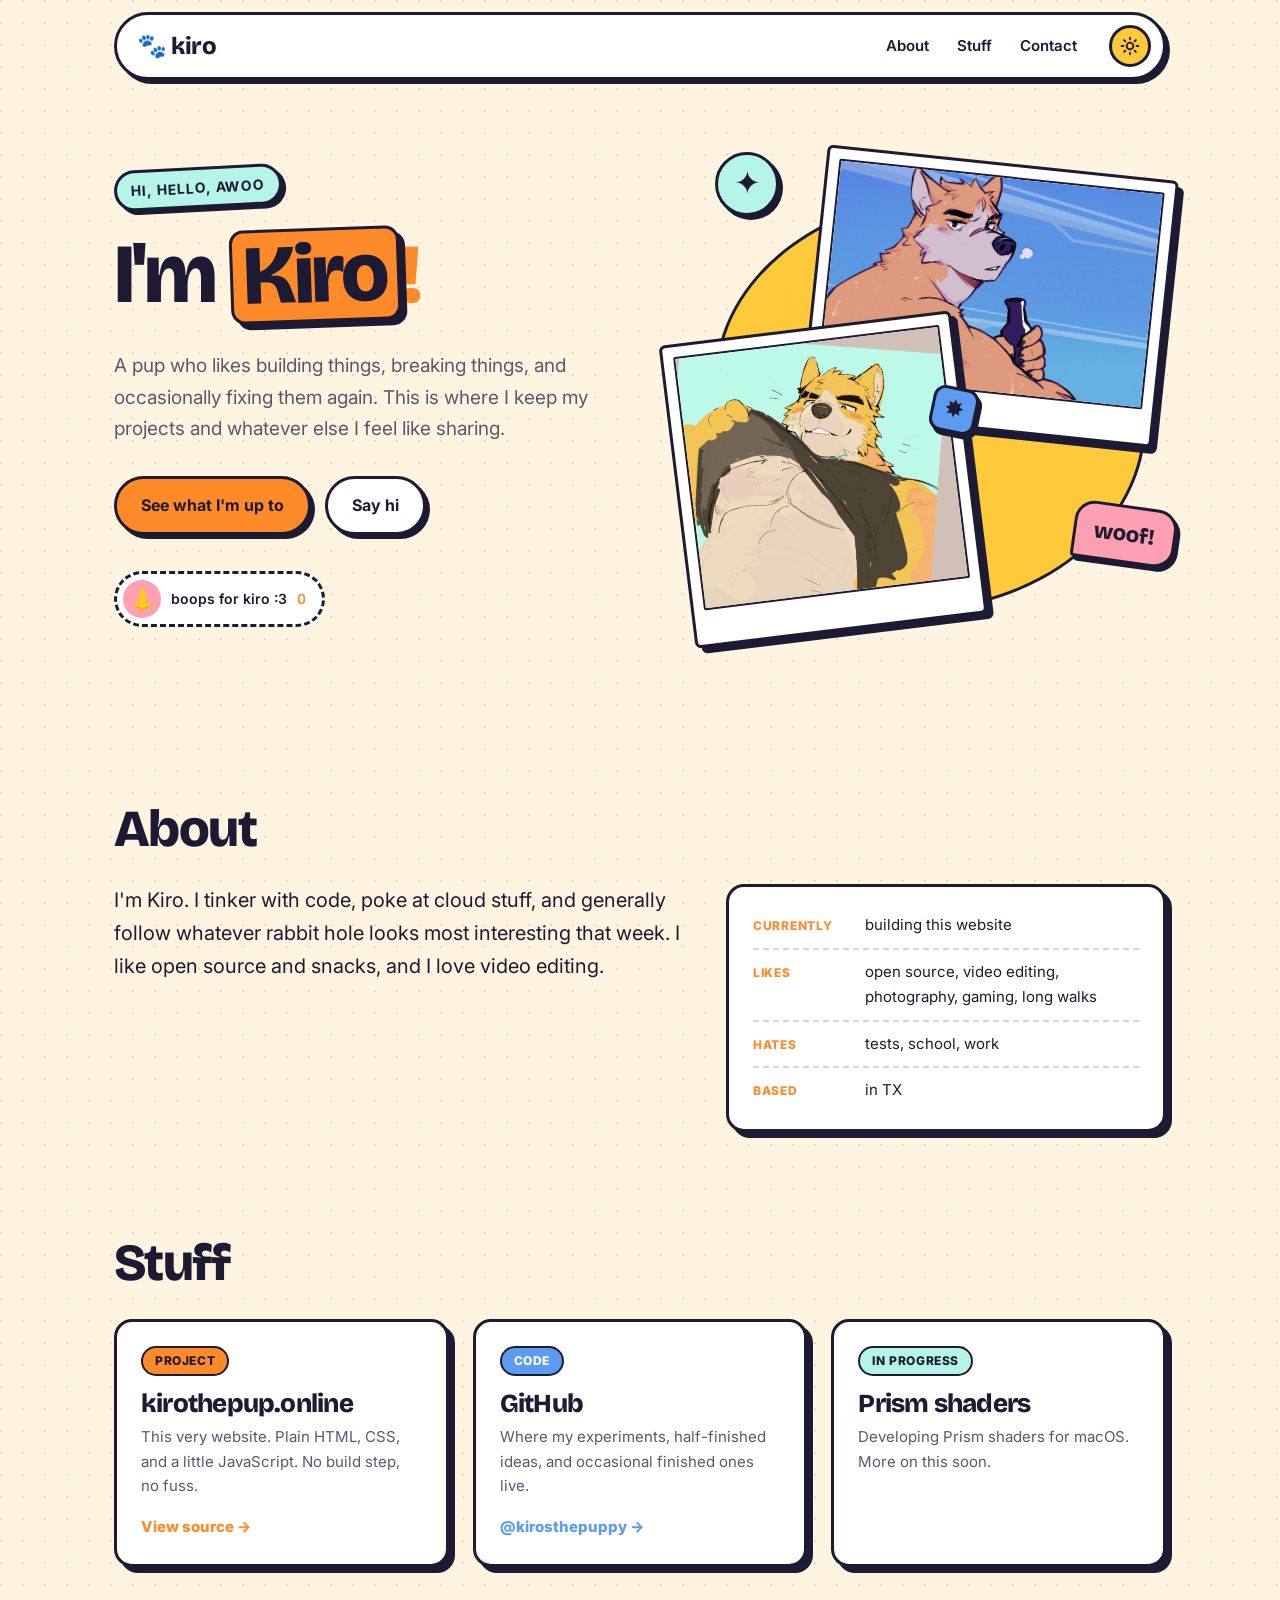
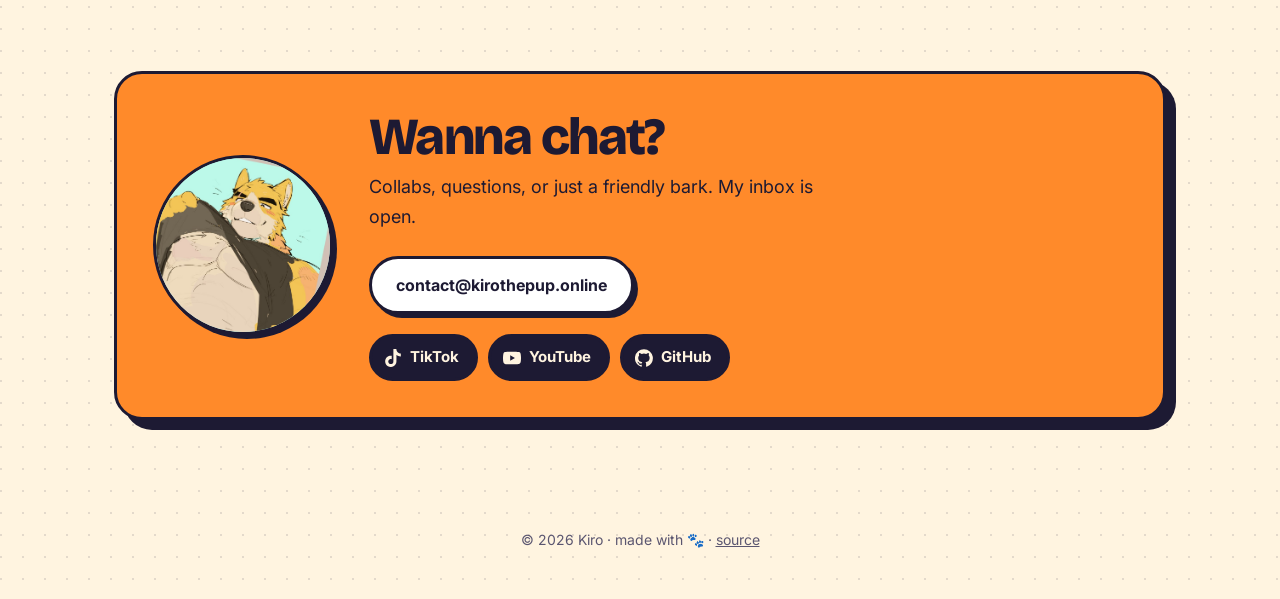
==== commit c70069d0: "Add TikTok, YouTube, and GitHub links to contact section Also keep the email button on one line on p" ====
--- a/index.html
+++ b/index.html
@@ -116,6 +116,17 @@
           <h2>Wanna chat?</h2>
           <p>Collabs, questions, or just a friendly bark. My inbox is open.</p>
           <a class="btn btn-primary" href="mailto:contact@kirothepup.online">contact@kirothepup.online</a>
+          <ul class="socials" aria-label="Socials">
+            <li><a href="https://www.tiktok.com/@kirosthepuppy" rel="me noopener" target="_blank">
+              <svg viewBox="0 0 24 24" aria-hidden="true"><path d="M12.53.02c1.31-.02 2.61-.01 3.91-.02.08 1.53.63 3.09 1.75 4.17 1.12 1.11 2.7 1.62 4.24 1.79v4.03c-1.44-.05-2.89-.35-4.2-.97-.57-.26-1.1-.59-1.62-.93-.01 2.92.01 5.84-.02 8.75-.08 1.4-.54 2.79-1.35 3.94-1.31 1.92-3.58 3.17-5.91 3.21-1.43.08-2.86-.31-4.08-1.03-2.02-1.19-3.44-3.37-3.65-5.71-.02-.5-.03-1-.01-1.49.18-1.9 1.12-3.72 2.58-4.96 1.66-1.44 3.98-2.13 6.15-1.72.02 1.48-.04 2.96-.04 4.44-.99-.32-2.15-.23-3.02.37-.63.41-1.11 1.04-1.36 1.75-.21.51-.15 1.07-.14 1.61.24 1.64 1.82 3.02 3.5 2.87 1.12-.01 2.19-.66 2.77-1.61.19-.33.4-.67.41-1.06.1-1.79.06-3.57.07-5.36.01-4.03-.01-8.05.02-12.07z"/></svg>
+              TikTok</a></li>
+            <li><a href="https://www.youtube.com/@kirosthepuppy" rel="me noopener" target="_blank">
+              <svg viewBox="0 0 24 24" aria-hidden="true"><path d="M23.5 6.2a3 3 0 0 0-2.1-2.1C19.5 3.6 12 3.6 12 3.6s-7.5 0-9.4.5A3 3 0 0 0 .5 6.2 31 31 0 0 0 0 12a31 31 0 0 0 .5 5.8 3 3 0 0 0 2.1 2.1c1.9.5 9.4.5 9.4.5s7.5 0 9.4-.5a3 3 0 0 0 2.1-2.1A31 31 0 0 0 24 12a31 31 0 0 0-.5-5.8zM9.6 15.6V8.4l6.3 3.6-6.3 3.6z"/></svg>
+              YouTube</a></li>
+            <li><a href="https://github.com/kirosthepuppy/.online" rel="me noopener" target="_blank">
+              <svg viewBox="0 0 24 24" aria-hidden="true"><path d="M12 .3a12 12 0 0 0-3.8 23.4c.6.1.8-.3.8-.6v-2c-3.3.7-4-1.6-4-1.6-.6-1.4-1.4-1.8-1.4-1.8-1-.7.1-.7.1-.7 1.2.1 1.8 1.2 1.8 1.2 1.1 1.8 2.8 1.3 3.5 1 .1-.8.4-1.3.8-1.6-2.7-.3-5.5-1.3-5.5-5.9 0-1.3.5-2.4 1.2-3.2-.1-.3-.5-1.5.1-3.2 0 0 1-.3 3.3 1.2a11.5 11.5 0 0 1 6 0c2.3-1.5 3.3-1.2 3.3-1.2.6 1.7.2 2.9.1 3.2.8.8 1.2 1.9 1.2 3.2 0 4.6-2.8 5.6-5.5 5.9.4.4.8 1.1.8 2.2v3.3c0 .3.2.7.8.6A12 12 0 0 0 12 .3"/></svg>
+              GitHub</a></li>
+          </ul>
         </div>
       </div>
     </section>
--- a/style.css
+++ b/style.css
@@ -416,6 +416,30 @@
 .contact-box h2 { margin: 0 0 8px; }
 .contact-box p { margin: 0 0 24px; font-size: 18px; max-width: 480px; }
 .contact-box .btn { background: var(--surface); color: var(--text); }
+.socials {
+  display: flex;
+  flex-wrap: wrap;
+  gap: 10px;
+  margin: 20px 0 0;
+  padding: 0;
+  list-style: none;
+}
+.socials a {
+  display: inline-flex;
+  align-items: center;
+  gap: 8px;
+  padding: 8px 16px 8px 12px;
+  background: var(--ink);
+  color: #fff4e0;
+  border: var(--line) solid var(--ink);
+  border-radius: 999px;
+  font-weight: 700;
+  font-size: 15px;
+  text-decoration: none;
+  transition: transform .12s, background .12s, color .12s;
+}
+.socials a:hover { transform: translateY(-2px) rotate(-2deg); background: var(--yellow); color: var(--on-accent); }
+.socials svg { width: 18px; height: 18px; fill: currentColor; }
 .contact-peek {
   width: 180px;
   height: 180px;
@@ -493,6 +517,7 @@
   .sticker-bubble { font-size: 18px; right: 0; }
   .contact-box { grid-template-columns: 1fr; padding: 28px 22px; gap: 20px; box-shadow: 6px 6px 0 var(--ink); }
   .contact-peek { width: 120px; height: 120px; }
+  .contact-box .btn { padding: 12px 18px; font-size: 14px; }
   .footer { padding: 24px 16px 40px; }
 }
 
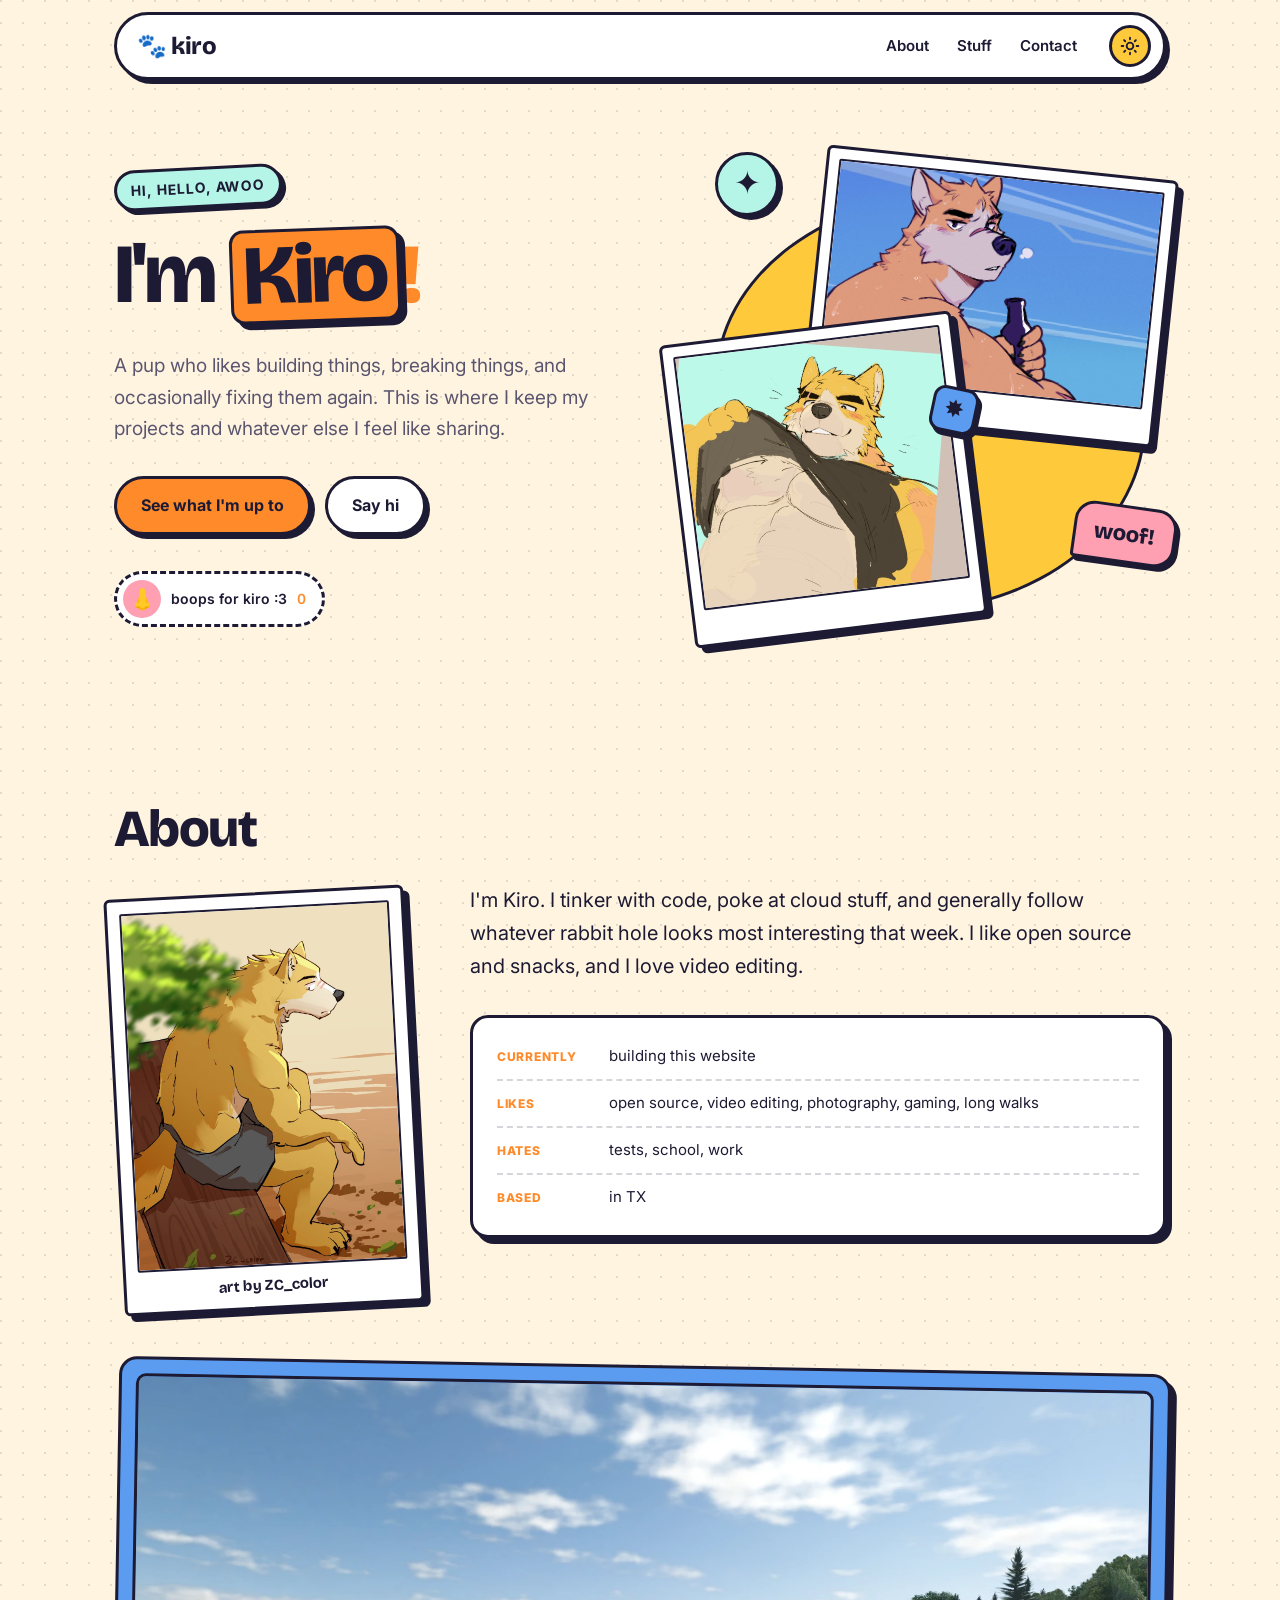
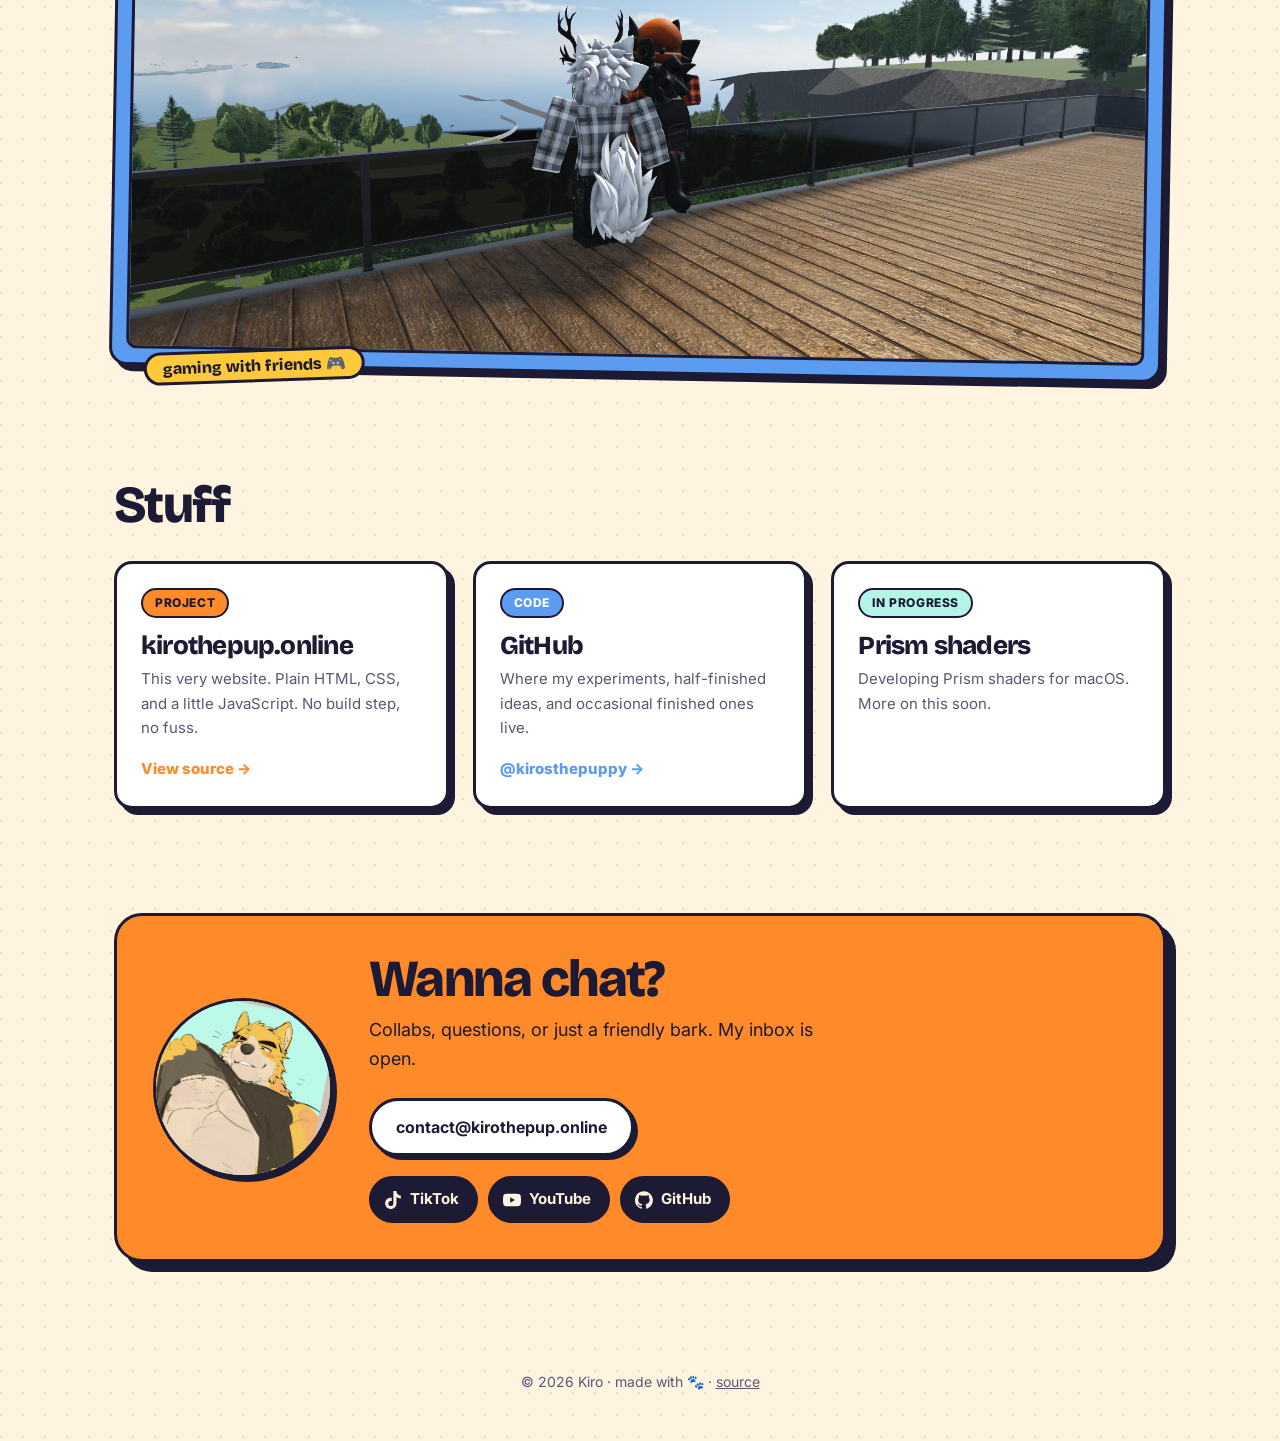
==== commit 8a5cf938: "Add bench artwork and gaming screenshot to About section Co-Authored-By: Claude Opus 5.5 <noreply@an" ====
--- a/index.html
+++ b/index.html
@@ -75,14 +75,24 @@
     <section id="about" class="section">
       <h2>About</h2>
       <div class="about-grid">
-        <p>I'm Kiro. I tinker with code, poke at cloud stuff, and generally follow whatever rabbit hole looks most interesting that week. I like open source and snacks, and I love video editing.</p>
-        <ul class="facts">
-          <li><span>Currently</span> building this website</li>
-          <li><span>Likes</span> open source, video editing, photography, gaming, long walks</li>
-          <li><span>Hates</span> tests, school, work</li>
-          <li><span>Based</span> in TX</li>
-        </ul>
+        <figure class="about-pic">
+          <img src="images/kiro-bench.jpg" alt="Illustration of Kiro, a golden dog, sitting on a wooden bench under a tree and gazing into the distance." width="900" height="1200" loading="lazy">
+          <figcaption>art by ZC_color</figcaption>
+        </figure>
+        <div class="about-body">
+          <p>I'm Kiro. I tinker with code, poke at cloud stuff, and generally follow whatever rabbit hole looks most interesting that week. I like open source and snacks, and I love video editing.</p>
+          <ul class="facts">
+            <li><span>Currently</span> building this website</li>
+            <li><span>Likes</span> open source, video editing, photography, gaming, long walks</li>
+            <li><span>Hates</span> tests, school, work</li>
+            <li><span>Based</span> in TX</li>
+          </ul>
+        </div>
       </div>
+      <figure class="snap">
+        <img src="images/gaming.webp" alt="In-game screenshot of two avatars on a wooden deck looking out over trees and a lake under a bright blue sky." width="2000" height="1125" loading="lazy">
+        <figcaption>gaming with friends 🎮</figcaption>
+      </figure>
     </section>
 
 
--- a/style.css
+++ b/style.css
@@ -327,11 +327,53 @@
 h2 { margin: 0 0 28px; font-size: clamp(36px, 5vw, 52px); }
 .about-grid {
   display: grid;
-  grid-template-columns: 1.3fr 1fr;
-  gap: 40px;
+  grid-template-columns: 300px 1fr;
+  gap: 56px;
   align-items: start;
 }
-.about-grid > p { margin: 0; font-size: 20px; }
+.about-body { display: grid; gap: 32px; }
+.about-body > p { margin: 0; font-size: 20px; }
+.about-pic {
+  margin: 8px 0 0;
+  padding: 12px 12px 0;
+  background: #fff;
+  border: var(--line) solid var(--ink);
+  border-radius: 6px;
+  box-shadow: var(--pop);
+  transform: rotate(-3deg);
+  transition: transform .3s cubic-bezier(.3, 1.6, .5, 1);
+}
+.about-pic:hover { transform: rotate(0) scale(1.02); }
+.about-pic img { border: 2px solid var(--ink); border-radius: 2px; }
+.about-pic figcaption {
+  padding: 10px 0 12px;
+  color: #1d1a33;
+  font: 700 15px var(--display);
+  text-align: center;
+}
+.snap {
+  position: relative;
+  margin: 56px 0 0;
+  padding: 14px;
+  background: var(--sky);
+  border: var(--line) solid var(--ink);
+  border-radius: var(--radius);
+  box-shadow: var(--pop);
+  transform: rotate(1deg);
+}
+.snap img { width: 100%; border: var(--line) solid var(--ink); border-radius: 10px; }
+.snap figcaption {
+  position: absolute;
+  left: 32px;
+  bottom: -18px;
+  padding: 4px 16px;
+  background: var(--yellow);
+  color: var(--on-accent);
+  border: var(--line) solid var(--ink);
+  border-radius: 999px;
+  font: 800 16px var(--display);
+  transform: rotate(-3deg);
+}
 .facts {
   margin: 0;
   padding: 16px 24px;
@@ -502,6 +544,7 @@
   .hero { grid-template-columns: 1fr; gap: 56px; padding: 48px 0 64px; }
   .hero-art { max-width: 440px; }
   .about-grid { grid-template-columns: 1fr; gap: 32px; }
+  .about-pic { max-width: 300px; justify-self: center; }
 }
 
 @media (max-width: 640px) {
@@ -511,7 +554,8 @@
   .theme-toggle { width: 38px; height: 38px; }
   main { padding: 0 16px; }
   .lede { font-size: 17px; }
-  .about-grid > p { font-size: 18px; }
+  .about-body > p { font-size: 18px; }
+  .snap { padding: 10px; margin-top: 40px; }
   .section { padding-top: 64px; }
   .sticker-star { width: 50px; height: 50px; font-size: 24px; }
   .sticker-bubble { font-size: 18px; right: 0; }
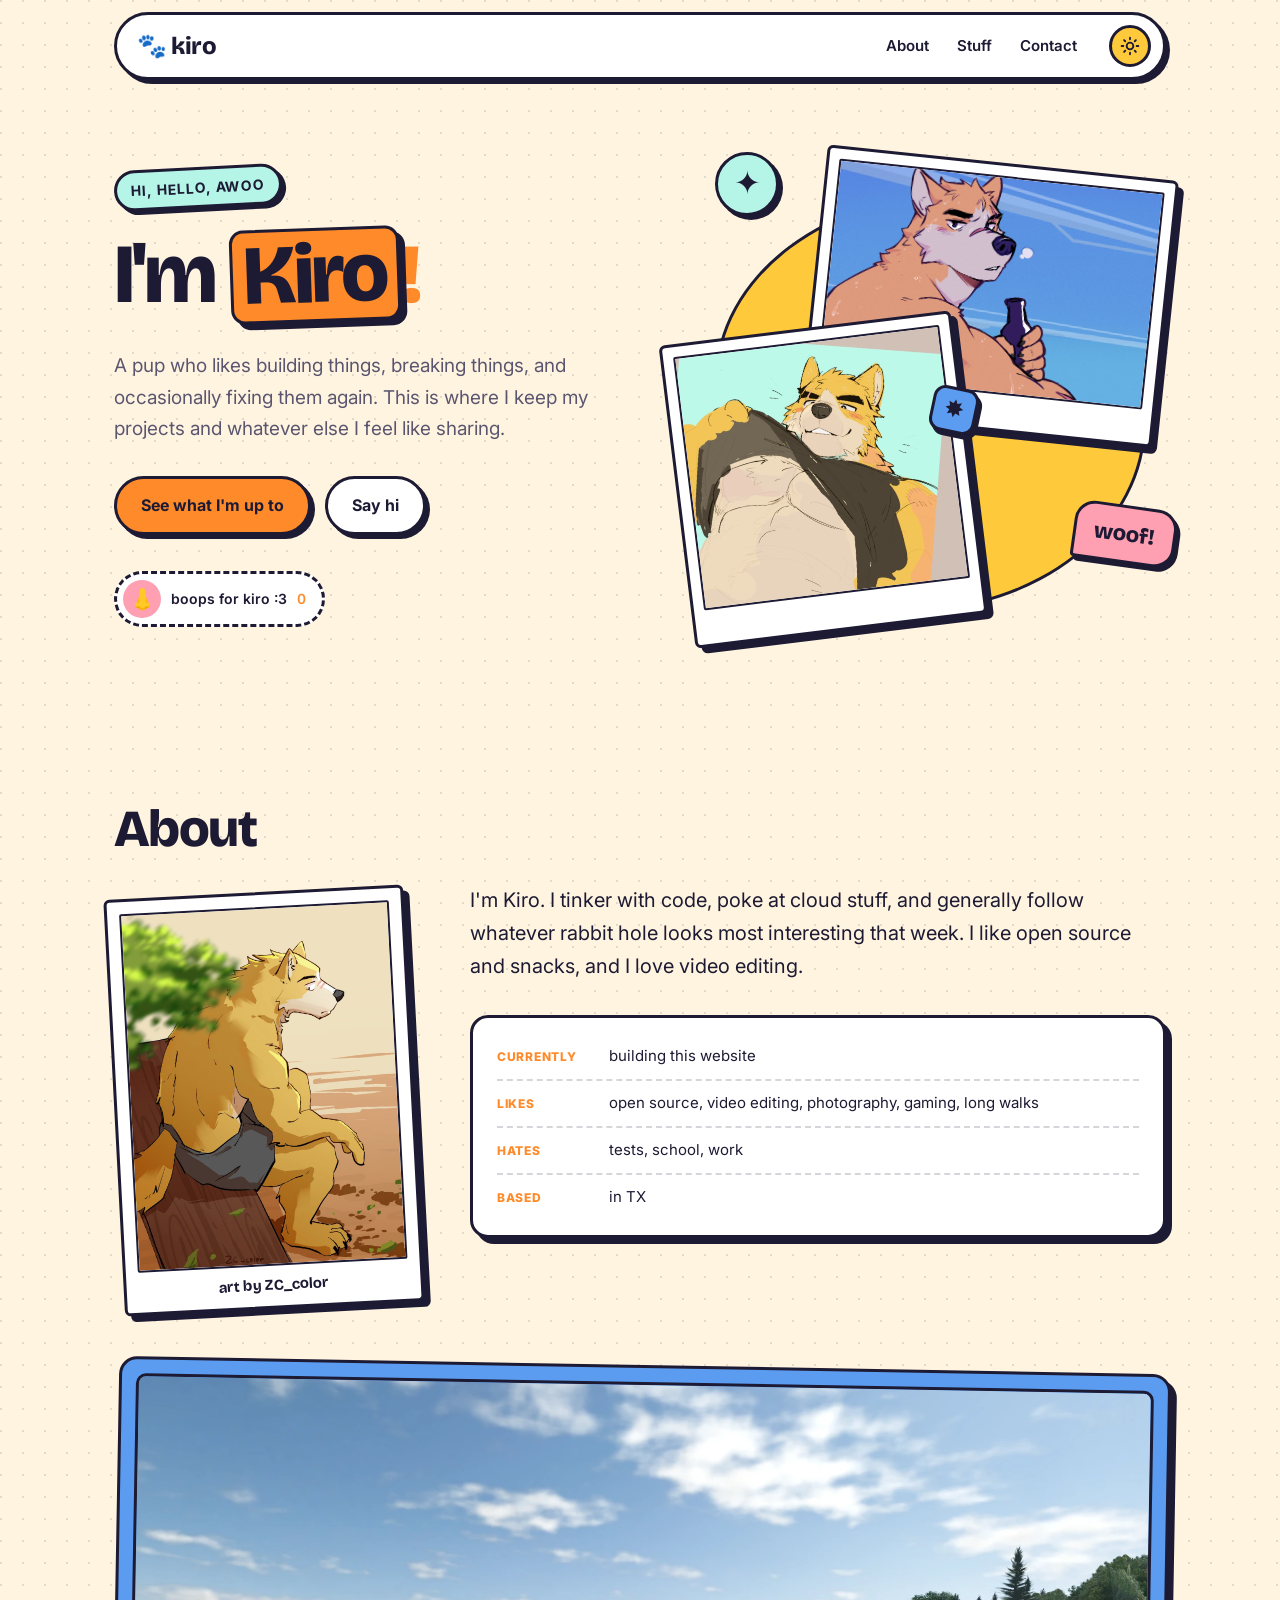
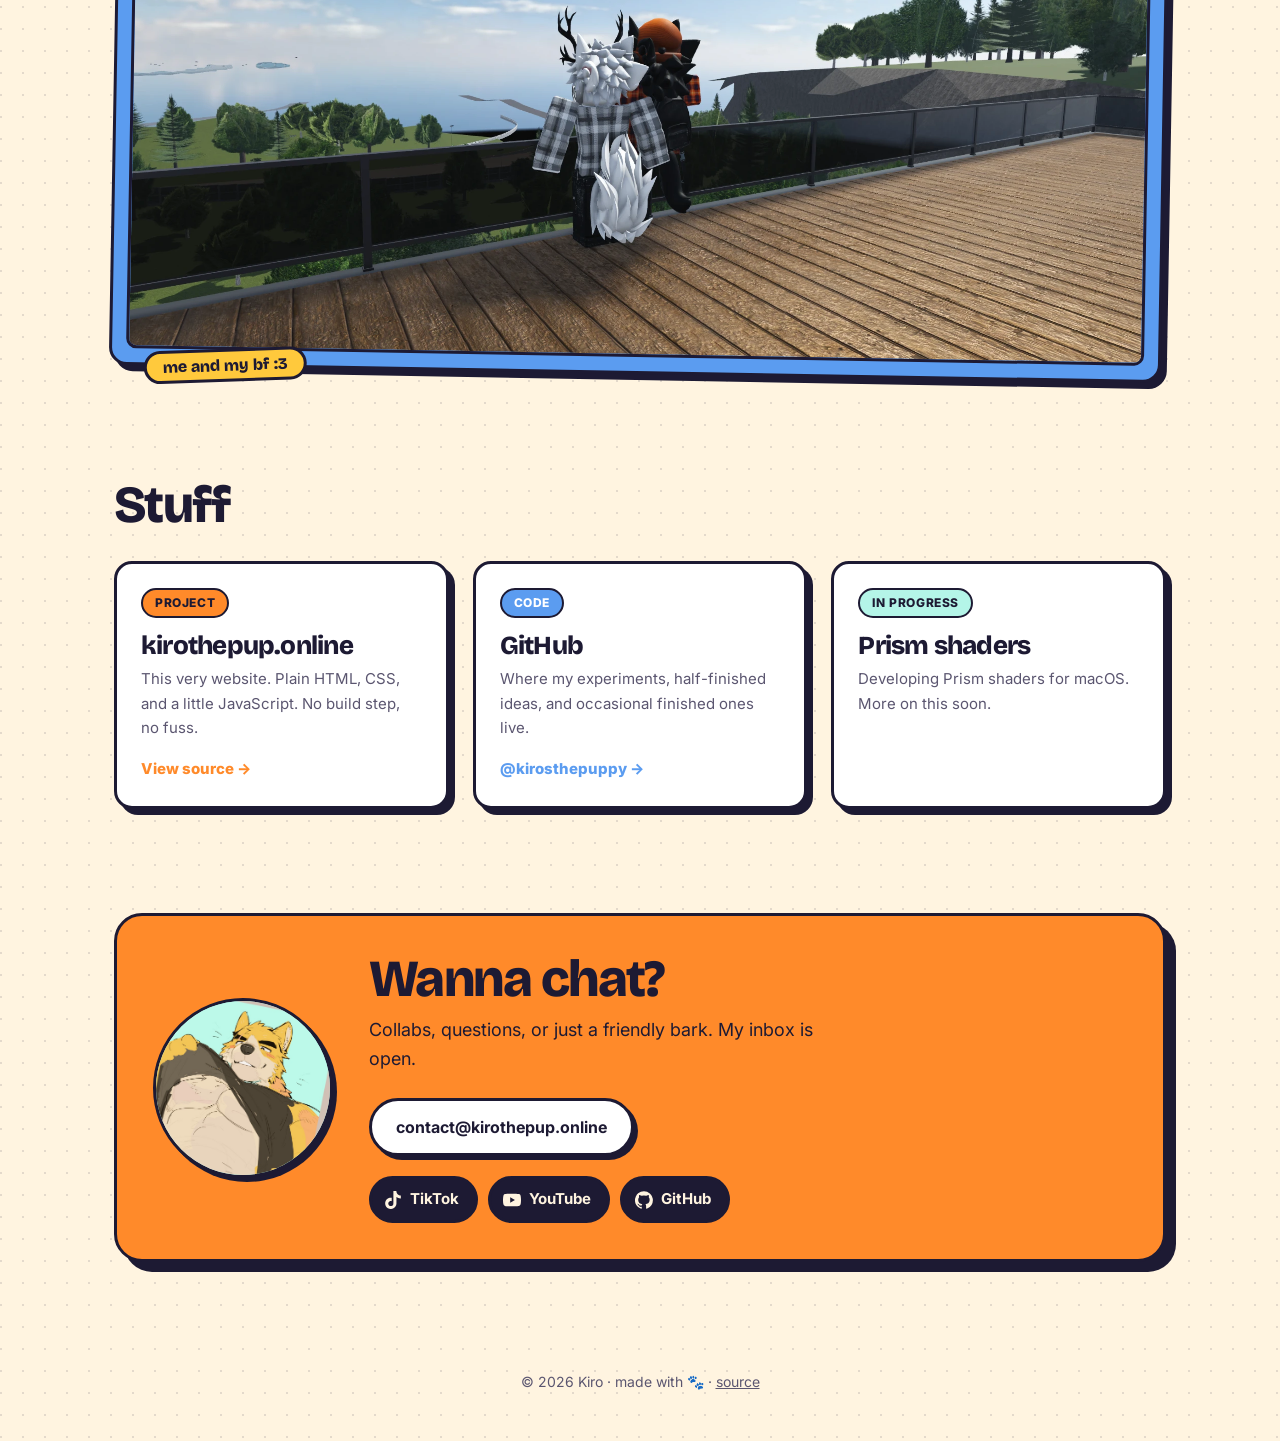
==== commit e8d2caef: "Update gaming screenshot caption Co-Authored-By: Claude Opus 5.5 <noreply@anthropic.com> Claude-Sess" ====
--- a/index.html
+++ b/index.html
@@ -90,8 +90,8 @@
         </div>
       </div>
       <figure class="snap">
-        <img src="images/gaming.webp" alt="In-game screenshot of two avatars on a wooden deck looking out over trees and a lake under a bright blue sky." width="2000" height="1125" loading="lazy">
-        <figcaption>gaming with friends 🎮</figcaption>
+        <img src="images/gaming.webp" alt="In-game screenshot of Kiro and Kiro's boyfriend as avatars, standing together on a wooden deck looking out over trees and a lake under a bright blue sky." width="2000" height="1125" loading="lazy">
+        <figcaption>me and my bf :3</figcaption>
       </figure>
     </section>
 
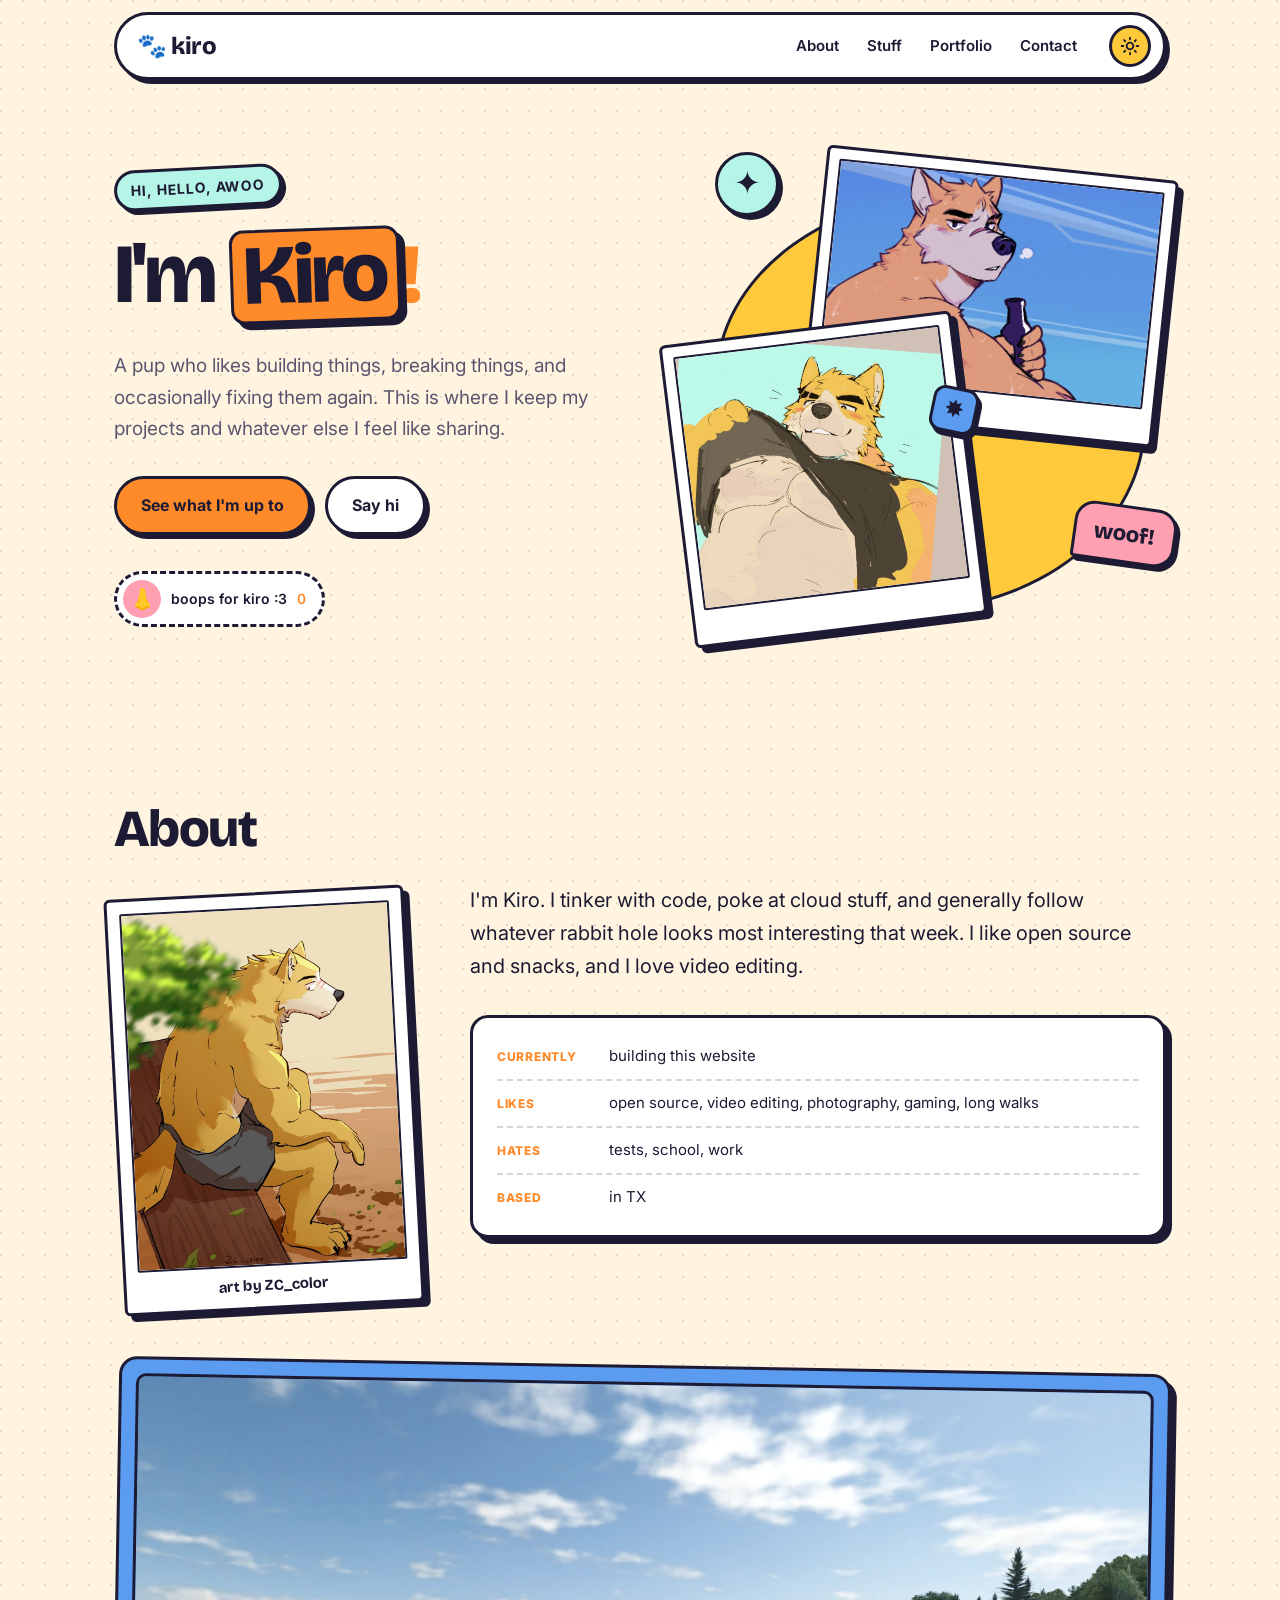
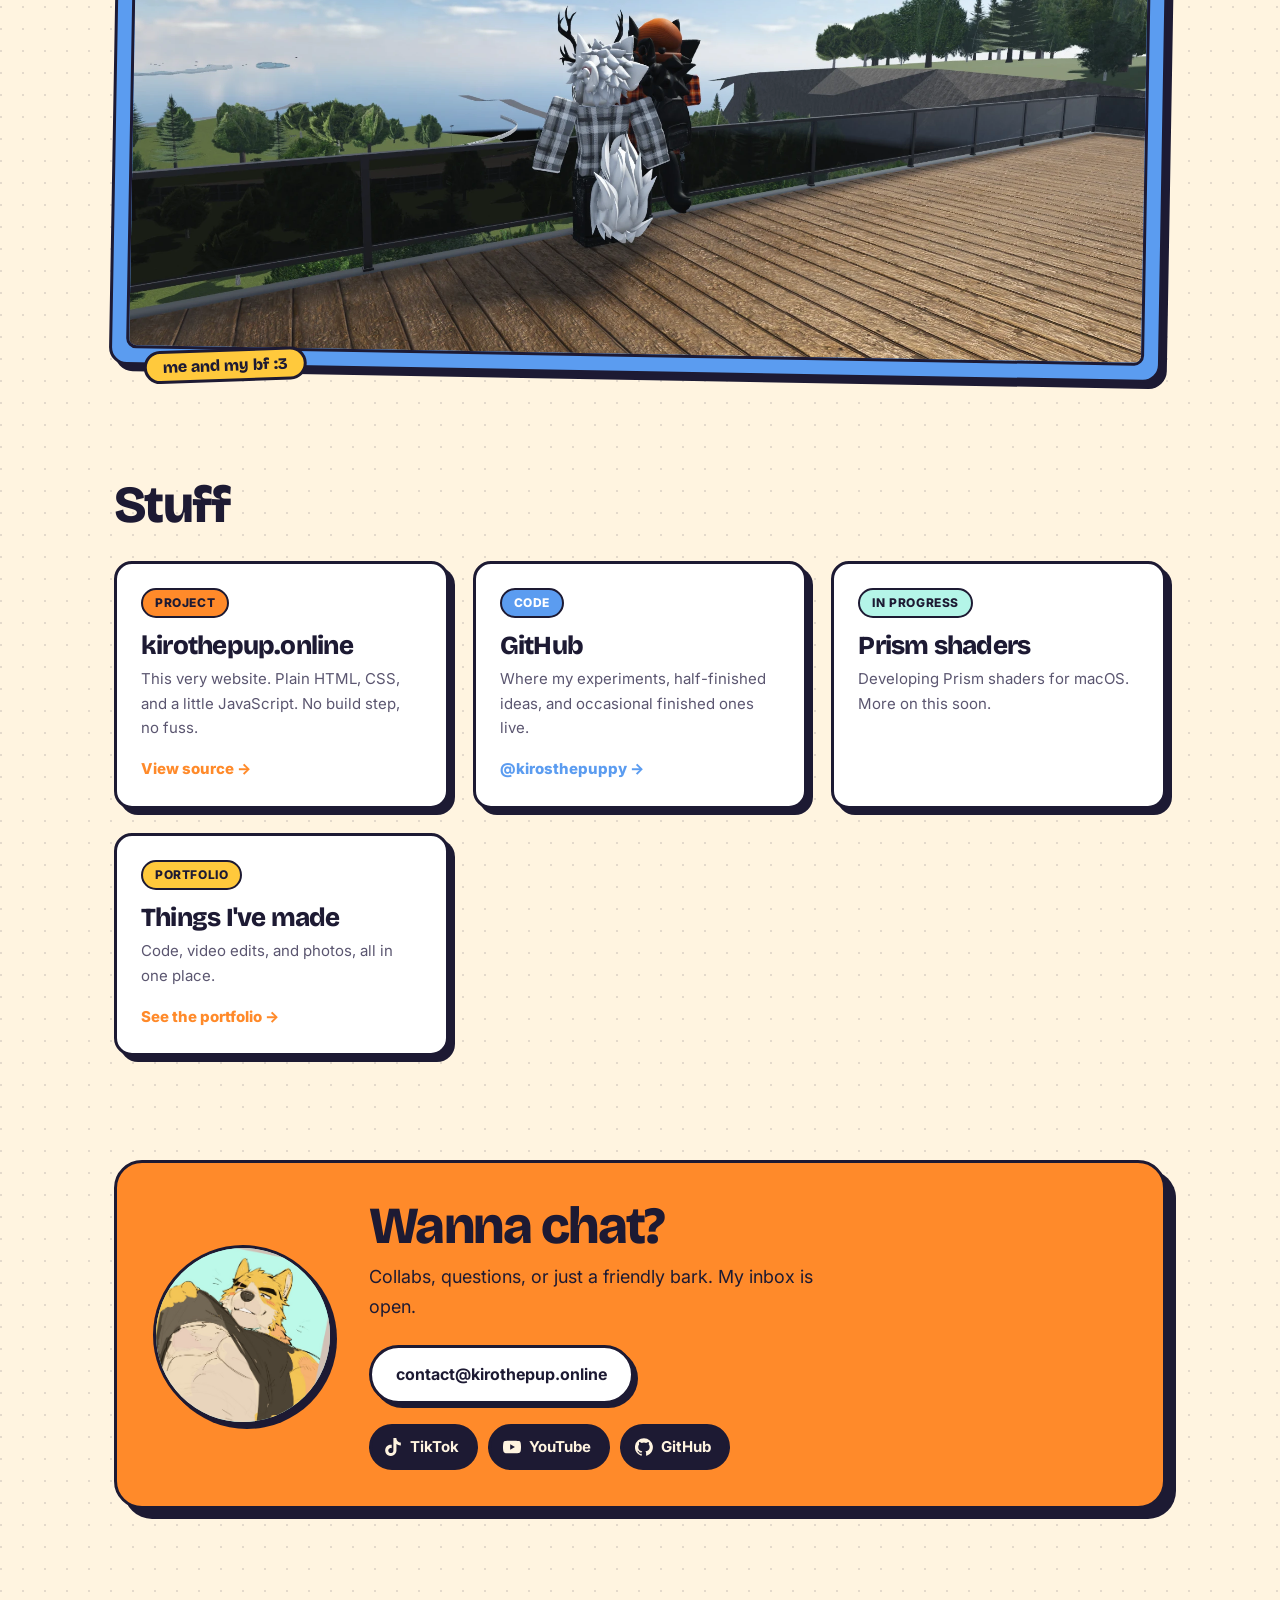
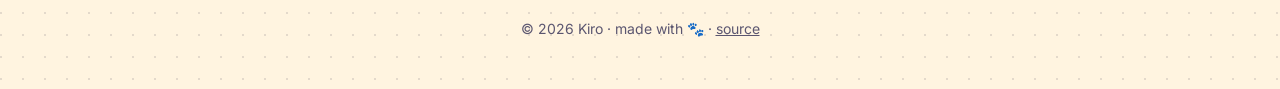
==== commit a6d4ae0c: "Add portfolio page New portfolio.html with Code, Video, and Photography sections in the site's exist" ====
--- a/index.html
+++ b/index.html
@@ -32,6 +32,7 @@
     <nav aria-label="Primary">
       <a href="#about">About</a>
       <a href="#stuff">Stuff</a>
+      <a href="portfolio.html">Portfolio</a>
       <a href="#contact">Contact</a>
     </nav>
     <button class="theme-toggle" type="button" aria-label="Toggle dark mode">
@@ -116,6 +117,12 @@
           <h3>Prism shaders</h3>
           <p>Developing Prism shaders for macOS. More on this soon.</p>
         </div>
+        <a class="card c-yellow" href="portfolio.html">
+          <span class="card-tag">Portfolio</span>
+          <h3>Things I've made</h3>
+          <p>Code, video edits, and photos, all in one place.</p>
+          <span class="card-link">See the portfolio →</span>
+        </a>
       </div>
     </section>
 
--- a/style.css
+++ b/style.css
@@ -98,6 +98,7 @@
   font: 800 24px var(--display);
   text-decoration: none;
   letter-spacing: -0.02em;
+  white-space: nowrap;
 }
 .brand-paw { display: inline-block; transition: transform .3s; }
 .brand:hover .brand-paw { transform: rotate(-25deg) scale(1.2); }
@@ -111,6 +112,7 @@
   transition: background .15s;
 }
 .nav nav a:hover { background: var(--mint); color: var(--on-accent); }
+.nav nav a[aria-current="page"] { background: var(--yellow); color: var(--on-accent); }
 
 .theme-toggle {
   display: grid;
@@ -436,9 +438,12 @@
 .c-orange .card-tag { background: var(--orange); }
 .c-sky .card-tag { background: var(--sky); color: #fff; }
 .c-mint .card-tag { background: var(--mint); }
+.c-yellow .card-tag { background: var(--yellow); }
+.c-pink .card-tag { background: var(--pink); }
 .card-link { font-weight: 800; font-size: 15px; }
 .c-orange .card-link { color: var(--orange); }
 .c-sky .card-link { color: var(--sky); }
+.c-yellow .card-link { color: var(--orange); }
 .card-soon { border-style: dashed; box-shadow: none; background: transparent; }
 
 /* Contact */
@@ -504,6 +509,86 @@
 }
 .footer p { margin: 0; }
 
+/* ---------- Portfolio ---------- */
+.page-head { padding: 72px 0 16px; }
+.page-head .lede { margin-bottom: 28px; }
+.jump { display: flex; flex-wrap: wrap; gap: 10px; }
+.jump a {
+  padding: 8px 16px;
+  background: var(--surface);
+  border: var(--line) solid var(--ink);
+  border-radius: 999px;
+  box-shadow: var(--pop-sm);
+  font-weight: 700;
+  font-size: 15px;
+  text-decoration: none;
+  transition: transform .12s, box-shadow .12s;
+}
+.jump a:hover { transform: translate(-2px, -2px); box-shadow: 6px 6px 0 var(--ink); }
+
+.works {
+  display: grid;
+  grid-template-columns: repeat(auto-fill, minmax(300px, 1fr));
+  gap: 28px;
+}
+.work {
+  display: flex;
+  flex-direction: column;
+  overflow: hidden;
+  background: var(--surface);
+  border: var(--line) solid var(--ink);
+  border-radius: var(--radius);
+  box-shadow: var(--pop);
+  text-decoration: none;
+  transition: transform .15s, box-shadow .15s;
+}
+a.work:hover { transform: translate(-3px, -3px) rotate(-.5deg); box-shadow: 9px 9px 0 var(--ink); }
+a.work:active { transform: translate(3px, 3px); box-shadow: 2px 2px 0 var(--ink); }
+.work-thumb {
+  display: grid;
+  place-items: center;
+  aspect-ratio: 16 / 10;
+  border-bottom: var(--line) solid var(--ink);
+  background: var(--orange);
+  color: var(--on-accent);
+}
+.work-thumb img { width: 100%; height: 100%; object-fit: cover; object-position: top; }
+.c-sky .work-thumb { background: var(--sky); }
+.c-mint .work-thumb { background: var(--mint); }
+.c-pink .work-thumb { background: var(--pink); }
+.c-yellow .work-thumb { background: var(--yellow); }
+.thumb-icon svg {
+  width: 72px;
+  height: 72px;
+  fill: currentColor;
+  transition: transform .3s cubic-bezier(.3, 1.6, .5, 1);
+}
+a.work:hover .thumb-icon svg { transform: scale(1.15) rotate(-8deg); }
+.thumb-prism {
+  background:
+    linear-gradient(135deg, var(--pink), var(--yellow) 35%, var(--mint) 65%, var(--sky)) !important;
+}
+.thumb-prism span {
+  display: grid;
+  place-items: center;
+  width: 84px;
+  height: 84px;
+  background: var(--surface);
+  color: var(--text);
+  border: var(--line) solid var(--ink);
+  border-radius: 50%;
+  box-shadow: var(--pop-sm);
+  font: 800 40px var(--display);
+  animation: spin 10s linear infinite;
+}
+.work-body { display: flex; flex-direction: column; flex: 1; padding: 22px 24px 24px; }
+.work h3 { margin: 14px 0 8px; font-size: 26px; }
+.work p { margin: 0 0 16px; color: var(--muted); font-size: 15px; flex: 1; }
+.work-meta { color: var(--muted); font-size: 13px; font-weight: 700; letter-spacing: .02em; }
+a.work .work-meta { color: var(--orange); font-size: 15px; font-weight: 800; letter-spacing: 0; }
+.work-soon { border-style: dashed; box-shadow: none; background: transparent; }
+.work-soon .card-tag { background: var(--surface); }
+
 /* 404 */
 .notfound { display: grid; justify-items: center; padding: 64px 16px; text-align: center; }
 .notfound img {
@@ -557,6 +642,8 @@
   .about-body > p { font-size: 18px; }
   .snap { padding: 10px; margin-top: 40px; }
   .section { padding-top: 64px; }
+  .page-head { padding-top: 48px; }
+  .works { grid-template-columns: 1fr; }
   .sticker-star { width: 50px; height: 50px; font-size: 24px; }
   .sticker-bubble { font-size: 18px; right: 0; }
   .contact-box { grid-template-columns: 1fr; padding: 28px 22px; gap: 20px; box-shadow: 6px 6px 0 var(--ink); }
@@ -566,7 +653,8 @@
 }
 
 @media (max-width: 420px) {
-  .nav nav a[href="#about"] { display: none; }
+  .nav nav a[href="#about"],
+  .nav nav a[href="#stuff"] { display: none; }
 }
 
 @media (prefers-reduced-motion: reduce) {
